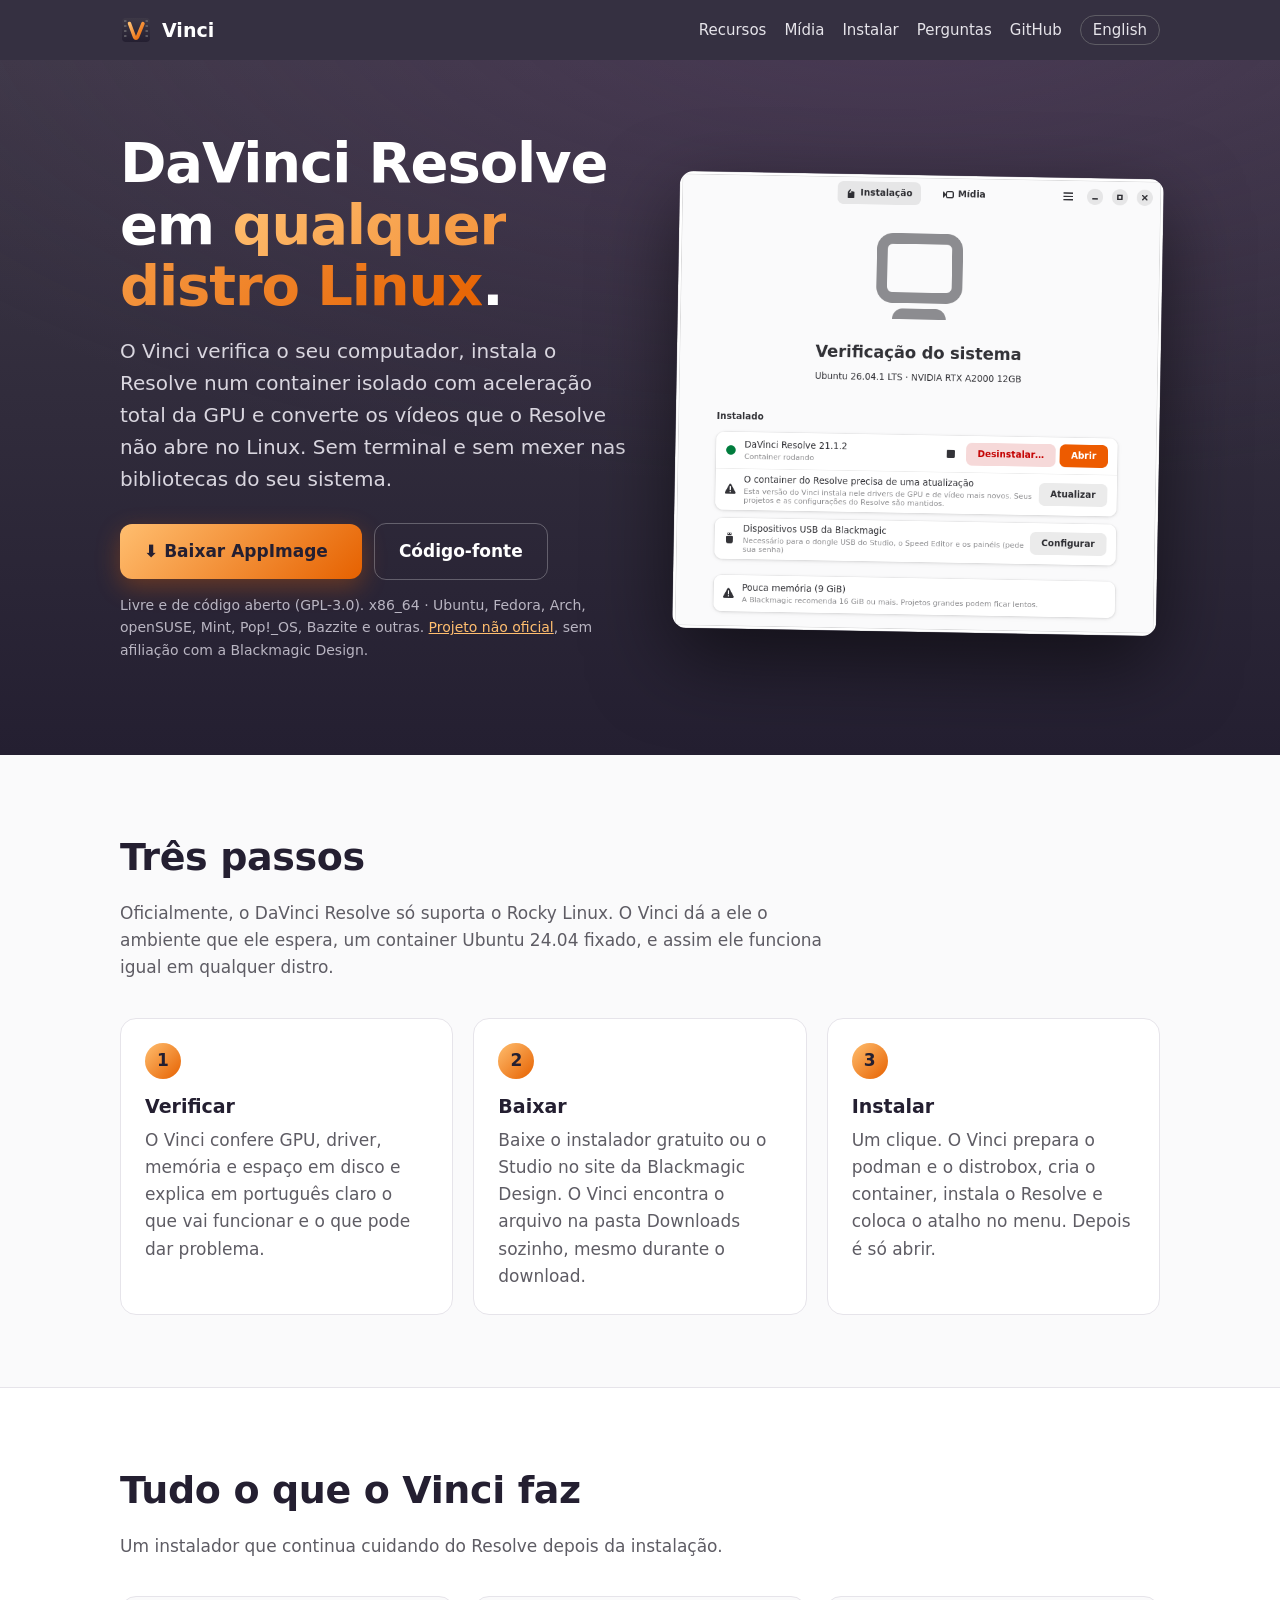
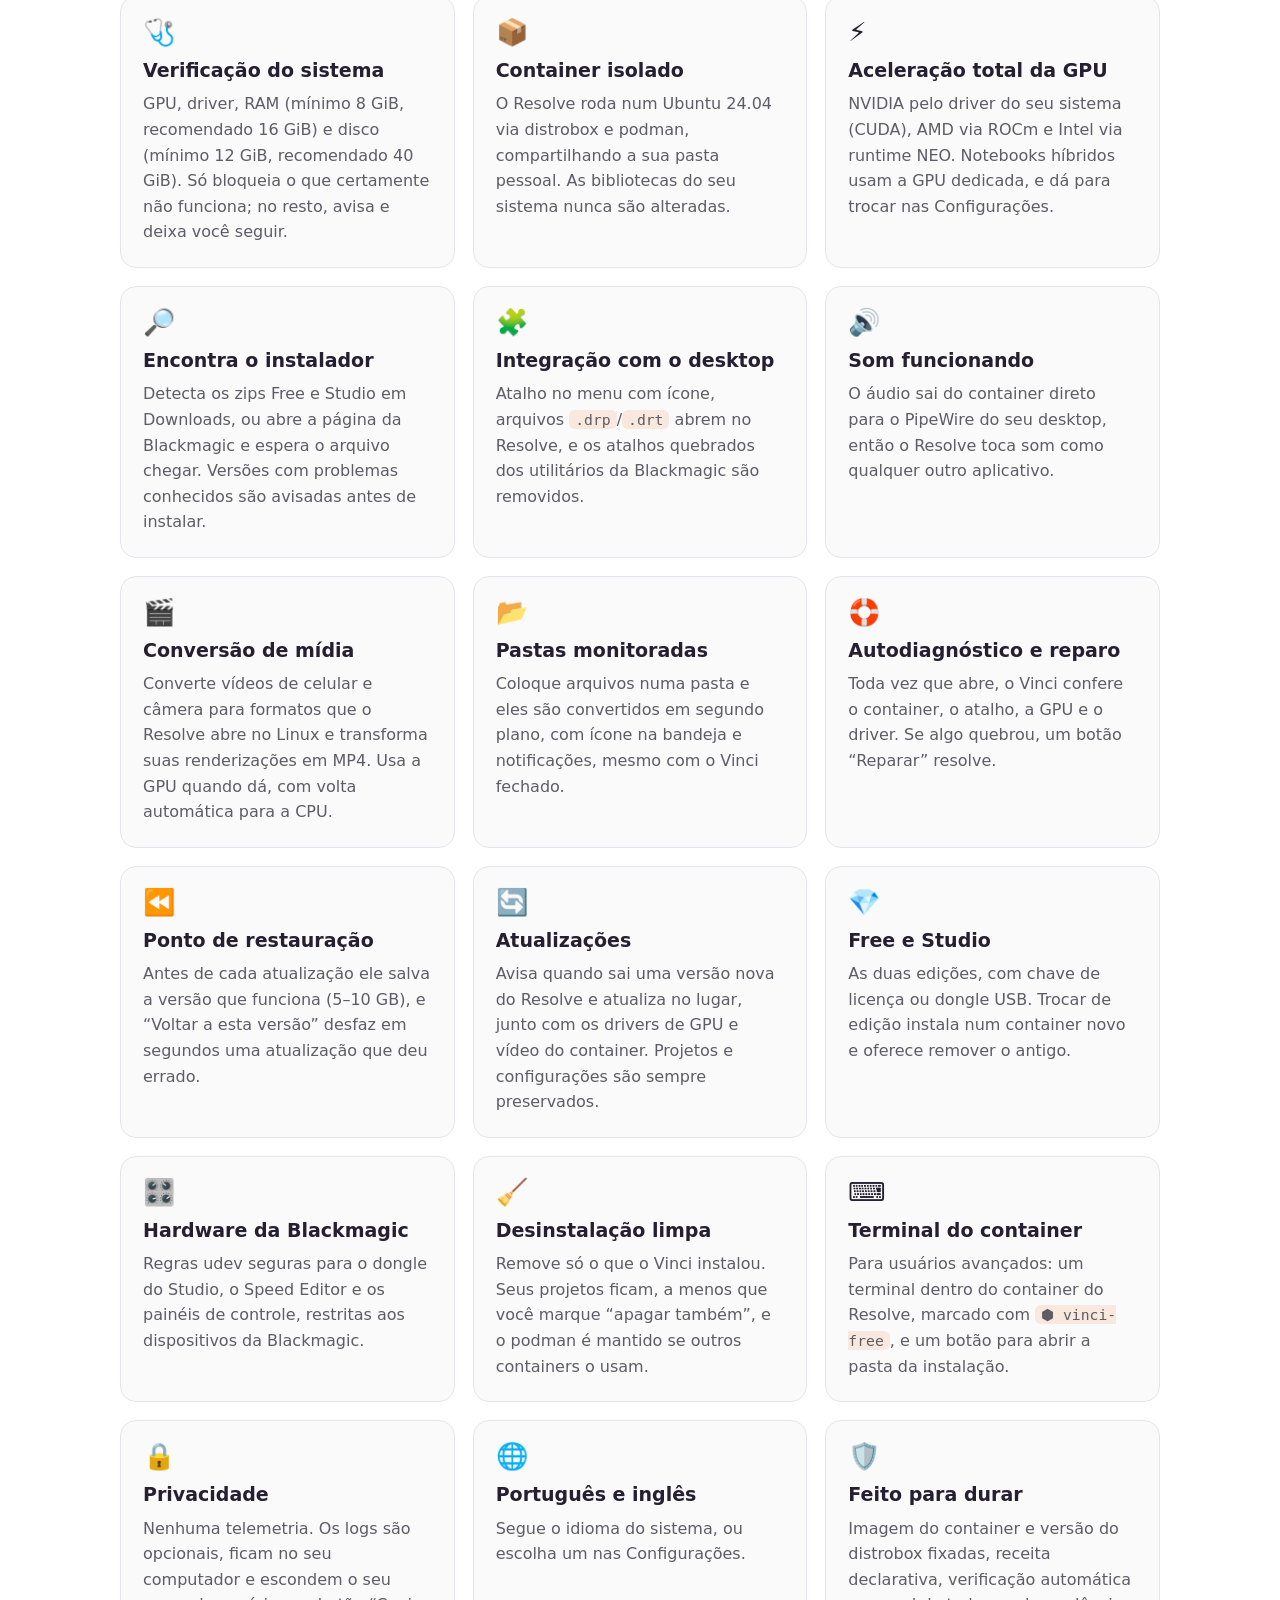
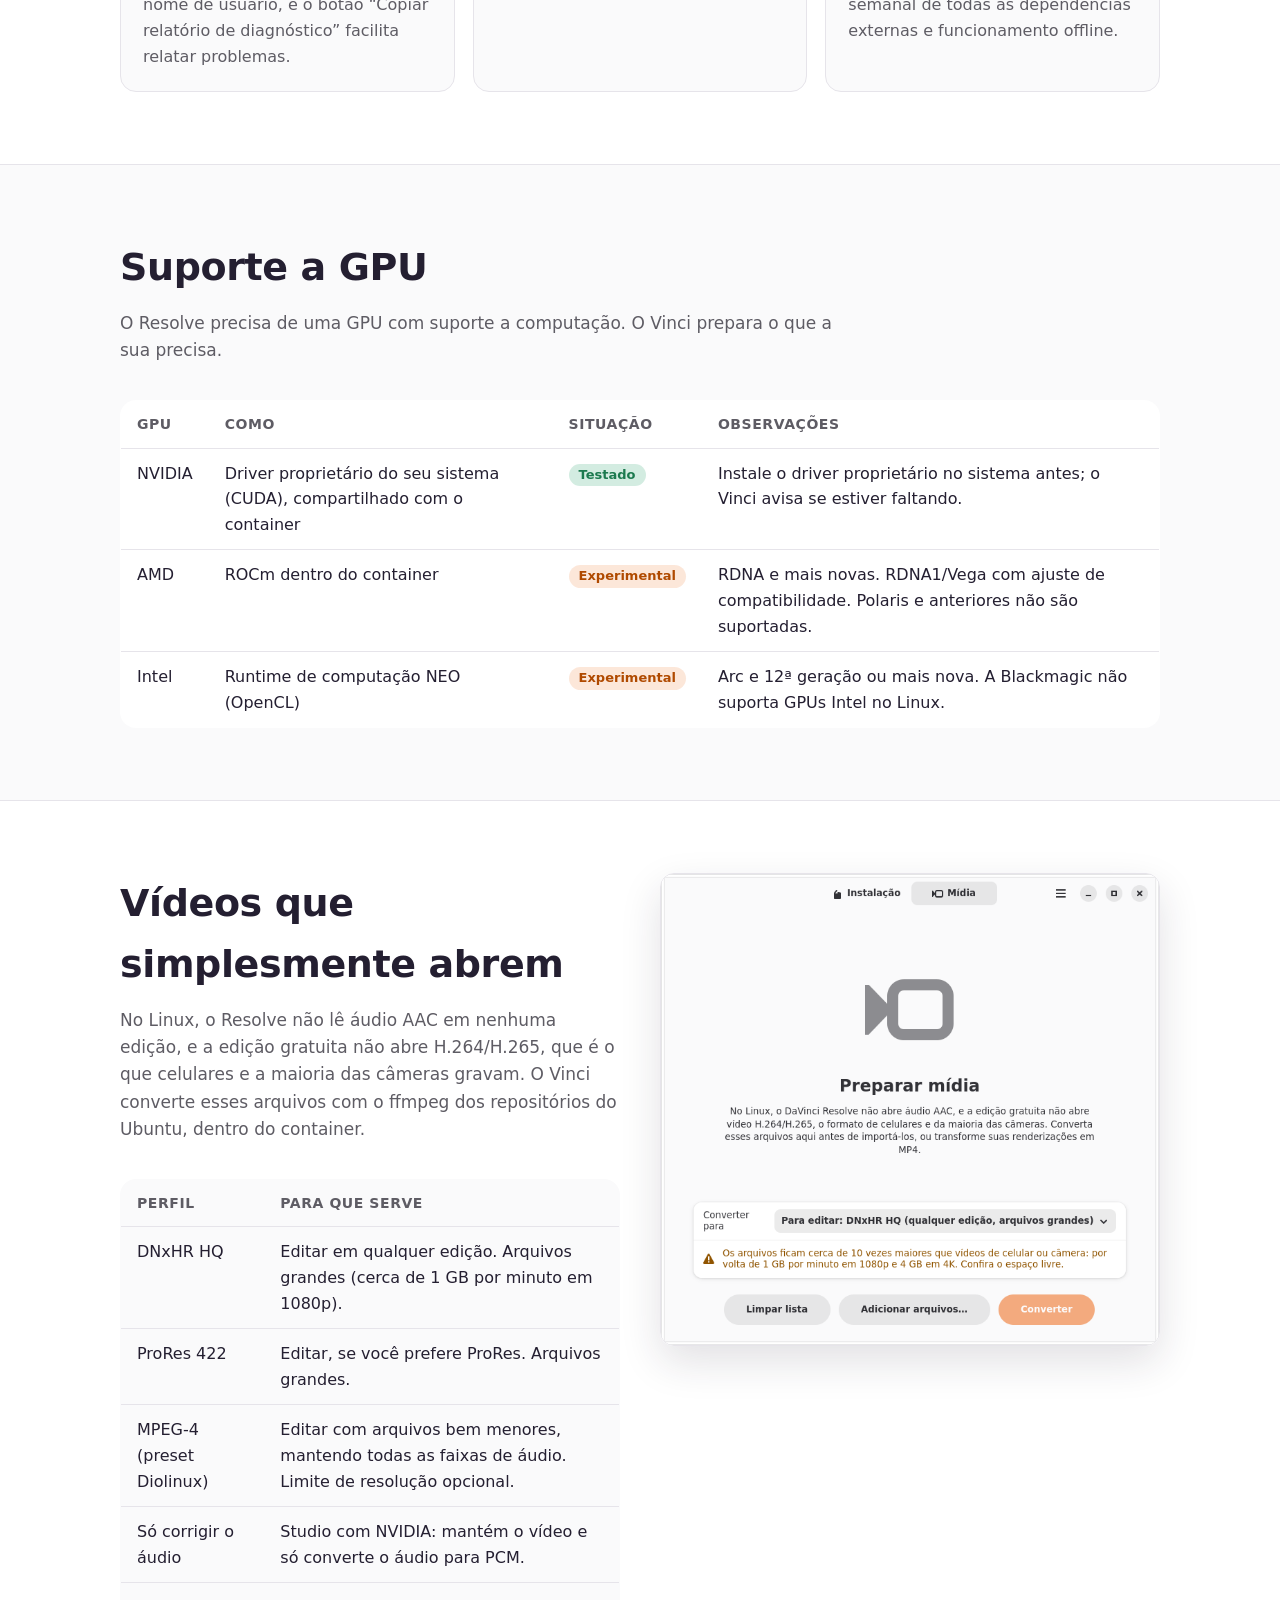
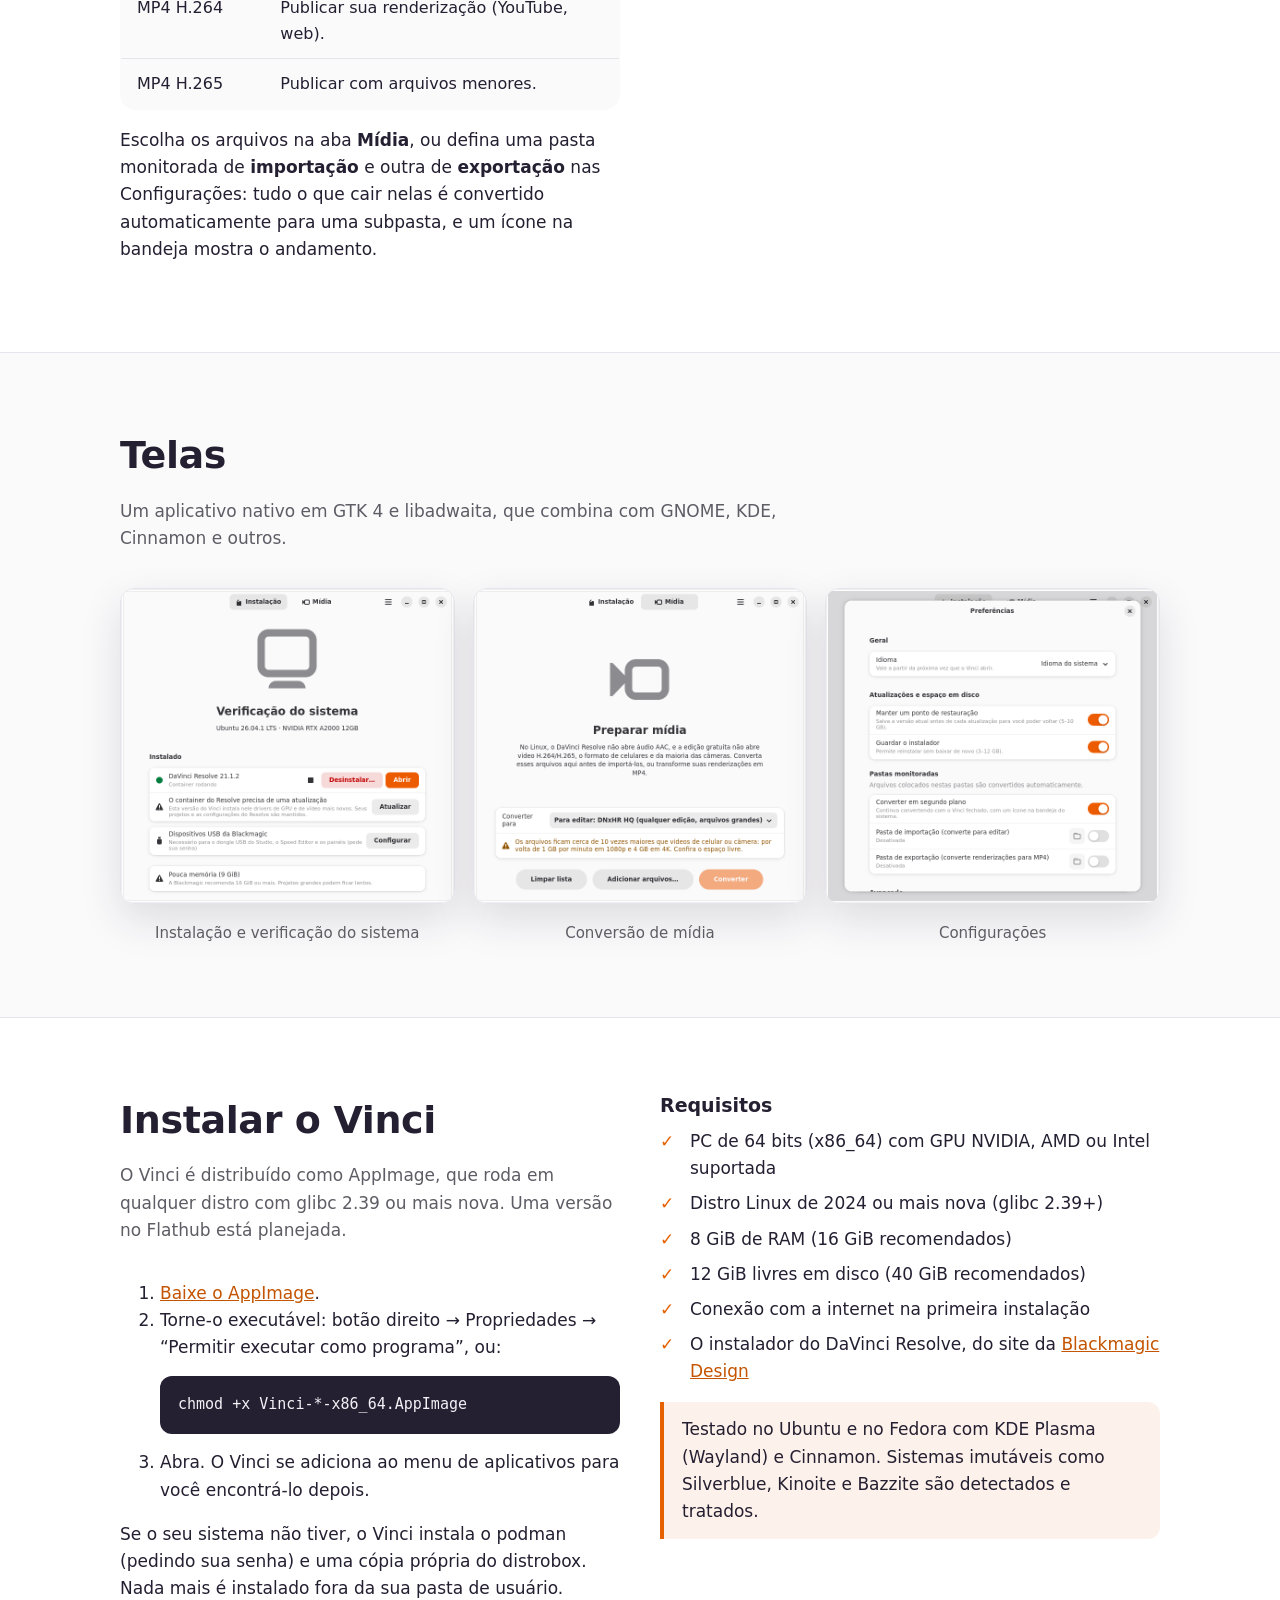
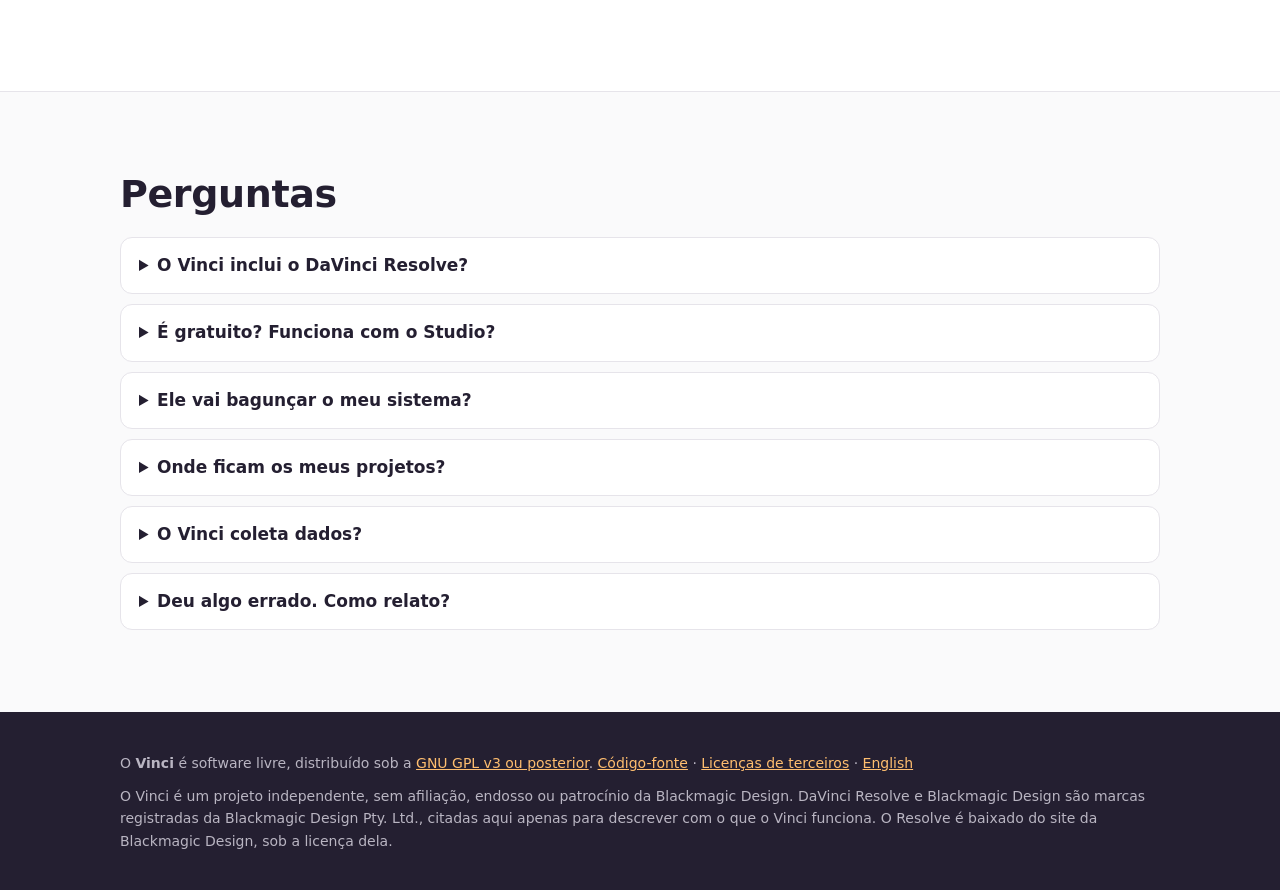
==== site/pt/index.html @ b1e1c512 "feat: site no GitHub Pages e release automático por tag site/ tem as páginas em inglês e português, " ====
<!doctype html>
<html lang="pt-BR">
<head>
  <meta charset="utf-8">
  <meta name="viewport" content="width=device-width, initial-scale=1">
  <title>Vinci — DaVinci Resolve em qualquer distro Linux</title>
  <meta name="description" content="O Vinci é um instalador livre e não oficial que roda o DaVinci Resolve em qualquer distribuição Linux, num container isolado com aceleração total da GPU.">
  <link rel="icon" href="../img/logo.svg" type="image/svg+xml">
  <link rel="alternate" hreflang="en" href="../">
  <link rel="alternate" hreflang="pt-BR" href="./">
  <meta property="og:title" content="Vinci — DaVinci Resolve em qualquer distro Linux">
  <meta property="og:description" content="Instalador livre e não oficial: o Resolve num container isolado com aceleração total da GPU, em qualquer distro.">
  <meta property="og:image" content="../img/main-pt.png">
  <link rel="stylesheet" href="../style.css">
</head>
<body>
<header class="top">
  <div class="wrap">
    <a class="brand" href="./"><img src="../img/logo.svg" alt="">Vinci</a>
    <nav>
      <a href="#recursos">Recursos</a>
      <a href="#midia">Mídia</a>
      <a href="#instalar">Instalar</a>
      <a href="#perguntas">Perguntas</a>
      <a href="https://github.com/dionatansimioni/vinci">GitHub</a>
      <a class="lang" href="../" data-lang="en" hreflang="en">English</a>
    </nav>
  </div>
</header>

<main>
<div class="hero">
  <div class="wrap">
    <div>
      <h1>DaVinci Resolve em <span>qualquer distro Linux</span>.</h1>
      <p class="lead">O Vinci verifica o seu computador, instala o Resolve num container isolado com
        aceleração total da GPU e converte os vídeos que o Resolve não abre no Linux. Sem terminal e
        sem mexer nas bibliotecas do seu sistema.</p>
      <div class="cta">
        <a class="btn primary" href="https://github.com/dionatansimioni/vinci/releases/latest" data-download>
          ⬇ Baixar AppImage <span data-version></span>
        </a>
        <a class="btn ghost" href="https://github.com/dionatansimioni/vinci">Código-fonte</a>
      </div>
      <p class="small">Livre e de código aberto (GPL-3.0). x86_64 · Ubuntu, Fedora, Arch, openSUSE,
        Mint, Pop!_OS, Bazzite e outras. <a href="#legal">Projeto não oficial</a>, sem afiliação
        com a Blackmagic Design.</p>
    </div>
    <img class="shot" src="../img/main-pt.png" width="720" height="680"
         alt="Janela principal do Vinci: verificação do sistema e DaVinci Resolve instalado, com os botões Abrir e Desinstalar">
  </div>
</div>

<section id="como">
  <div class="wrap">
    <h2>Três passos</h2>
    <p class="sub">Oficialmente, o DaVinci Resolve só suporta o Rocky Linux. O Vinci dá a ele o
      ambiente que ele espera, um container Ubuntu 24.04 fixado, e assim ele funciona igual em qualquer distro.</p>
    <ol class="steps">
      <li><h3>Verificar</h3><p>O Vinci confere GPU, driver, memória e espaço em disco e explica em
        português claro o que vai funcionar e o que pode dar problema.</p></li>
      <li><h3>Baixar</h3><p>Baixe o instalador gratuito ou o Studio no site da Blackmagic Design.
        O Vinci encontra o arquivo na pasta Downloads sozinho, mesmo durante o download.</p></li>
      <li><h3>Instalar</h3><p>Um clique. O Vinci prepara o podman e o distrobox, cria o container,
        instala o Resolve e coloca o atalho no menu. Depois é só abrir.</p></li>
    </ol>
  </div>
</section>

<section id="recursos" class="alt">
  <div class="wrap">
    <h2>Tudo o que o Vinci faz</h2>
    <p class="sub">Um instalador que continua cuidando do Resolve depois da instalação.</p>
    <div class="grid">
      <div class="card"><span class="ico">🩺</span><h3>Verificação do sistema</h3>
        <p>GPU, driver, RAM (mínimo 8 GiB, recomendado 16 GiB) e disco (mínimo 12 GiB, recomendado
        40 GiB). Só bloqueia o que certamente não funciona; no resto, avisa e deixa você seguir.</p></div>
      <div class="card"><span class="ico">📦</span><h3>Container isolado</h3>
        <p>O Resolve roda num Ubuntu 24.04 via distrobox e podman, compartilhando a sua pasta pessoal.
        As bibliotecas do seu sistema nunca são alteradas.</p></div>
      <div class="card"><span class="ico">⚡</span><h3>Aceleração total da GPU</h3>
        <p>NVIDIA pelo driver do seu sistema (CUDA), AMD via ROCm e Intel via runtime NEO. Notebooks
        híbridos usam a GPU dedicada, e dá para trocar nas Configurações.</p></div>
      <div class="card"><span class="ico">🔎</span><h3>Encontra o instalador</h3>
        <p>Detecta os zips Free e Studio em Downloads, ou abre a página da Blackmagic e espera o
        arquivo chegar. Versões com problemas conhecidos são avisadas antes de instalar.</p></div>
      <div class="card"><span class="ico">🧩</span><h3>Integração com o desktop</h3>
        <p>Atalho no menu com ícone, arquivos <code>.drp</code>/<code>.drt</code> abrem no Resolve,
        e os atalhos quebrados dos utilitários da Blackmagic são removidos.</p></div>
      <div class="card"><span class="ico">🔊</span><h3>Som funcionando</h3>
        <p>O áudio sai do container direto para o PipeWire do seu desktop, então o Resolve toca som
        como qualquer outro aplicativo.</p></div>
      <div class="card"><span class="ico">🎬</span><h3>Conversão de mídia</h3>
        <p>Converte vídeos de celular e câmera para formatos que o Resolve abre no Linux e transforma
        suas renderizações em MP4. Usa a GPU quando dá, com volta automática para a CPU.</p></div>
      <div class="card"><span class="ico">📂</span><h3>Pastas monitoradas</h3>
        <p>Coloque arquivos numa pasta e eles são convertidos em segundo plano, com ícone na bandeja
        e notificações, mesmo com o Vinci fechado.</p></div>
      <div class="card"><span class="ico">🛟</span><h3>Autodiagnóstico e reparo</h3>
        <p>Toda vez que abre, o Vinci confere o container, o atalho, a GPU e o driver. Se algo
        quebrou, um botão “Reparar” resolve.</p></div>
      <div class="card"><span class="ico">⏪</span><h3>Ponto de restauração</h3>
        <p>Antes de cada atualização ele salva a versão que funciona (5–10 GB), e “Voltar a esta
        versão” desfaz em segundos uma atualização que deu errado.</p></div>
      <div class="card"><span class="ico">🔄</span><h3>Atualizações</h3>
        <p>Avisa quando sai uma versão nova do Resolve e atualiza no lugar, junto com os drivers de
        GPU e vídeo do container. Projetos e configurações são sempre preservados.</p></div>
      <div class="card"><span class="ico">💎</span><h3>Free e Studio</h3>
        <p>As duas edições, com chave de licença ou dongle USB. Trocar de edição instala num
        container novo e oferece remover o antigo.</p></div>
      <div class="card"><span class="ico">🎛️</span><h3>Hardware da Blackmagic</h3>
        <p>Regras udev seguras para o dongle do Studio, o Speed Editor e os painéis de controle,
        restritas aos dispositivos da Blackmagic.</p></div>
      <div class="card"><span class="ico">🧹</span><h3>Desinstalação limpa</h3>
        <p>Remove só o que o Vinci instalou. Seus projetos ficam, a menos que você marque “apagar
        também”, e o podman é mantido se outros containers o usam.</p></div>
      <div class="card"><span class="ico">⌨️</span><h3>Terminal do container</h3>
        <p>Para usuários avançados: um terminal dentro do container do Resolve, marcado com
        <code>⬢ vinci-free</code>, e um botão para abrir a pasta da instalação.</p></div>
      <div class="card"><span class="ico">🔒</span><h3>Privacidade</h3>
        <p>Nenhuma telemetria. Os logs são opcionais, ficam no seu computador e escondem o seu nome de
        usuário, e o botão “Copiar relatório de diagnóstico” facilita relatar problemas.</p></div>
      <div class="card"><span class="ico">🌐</span><h3>Português e inglês</h3>
        <p>Segue o idioma do sistema, ou escolha um nas Configurações.</p></div>
      <div class="card"><span class="ico">🛡️</span><h3>Feito para durar</h3>
        <p>Imagem do container e versão do distrobox fixadas, receita declarativa, verificação
        automática semanal de todas as dependências externas e funcionamento offline.</p></div>
    </div>
  </div>
</section>

<section id="gpu">
  <div class="wrap">
    <h2>Suporte a GPU</h2>
    <p class="sub">O Resolve precisa de uma GPU com suporte a computação. O Vinci prepara o que a sua precisa.</p>
    <div class="table-scroll">
    <table>
      <thead><tr><th>GPU</th><th>Como</th><th>Situação</th><th>Observações</th></tr></thead>
      <tbody>
        <tr><td>NVIDIA</td><td>Driver proprietário do seu sistema (CUDA), compartilhado com o container</td>
          <td><span class="tag ok">Testado</span></td><td>Instale o driver proprietário no sistema antes; o Vinci avisa se estiver faltando.</td></tr>
        <tr><td>AMD</td><td>ROCm dentro do container</td>
          <td><span class="tag exp">Experimental</span></td><td>RDNA e mais novas. RDNA1/Vega com ajuste de compatibilidade. Polaris e anteriores não são suportadas.</td></tr>
        <tr><td>Intel</td><td>Runtime de computação NEO (OpenCL)</td>
          <td><span class="tag exp">Experimental</span></td><td>Arc e 12ª geração ou mais nova. A Blackmagic não suporta GPUs Intel no Linux.</td></tr>
      </tbody>
    </table>
    </div>
  </div>
</section>

<section id="midia" class="alt">
  <div class="wrap split">
    <div>
      <h2>Vídeos que simplesmente abrem</h2>
      <p class="sub">No Linux, o Resolve não lê áudio AAC em nenhuma edição, e a edição gratuita não
        abre H.264/H.265, que é o que celulares e a maioria das câmeras gravam. O Vinci converte
        esses arquivos com o ffmpeg dos repositórios do Ubuntu, dentro do container.</p>
      <div class="table-scroll">
      <table>
        <thead><tr><th>Perfil</th><th>Para que serve</th></tr></thead>
        <tbody>
          <tr><td>DNxHR HQ</td><td>Editar em qualquer edição. Arquivos grandes (cerca de 1 GB por minuto em 1080p).</td></tr>
          <tr><td>ProRes 422</td><td>Editar, se você prefere ProRes. Arquivos grandes.</td></tr>
          <tr><td>MPEG-4 (preset Diolinux)</td><td>Editar com arquivos bem menores, mantendo todas as faixas de áudio. Limite de resolução opcional.</td></tr>
          <tr><td>Só corrigir o áudio</td><td>Studio com NVIDIA: mantém o vídeo e só converte o áudio para PCM.</td></tr>
          <tr><td>MP4 H.264</td><td>Publicar sua renderização (YouTube, web).</td></tr>
          <tr><td>MP4 H.265</td><td>Publicar com arquivos menores.</td></tr>
        </tbody>
      </table>
      </div>
      <p>Escolha os arquivos na aba <b>Mídia</b>, ou defina uma pasta monitorada de <b>importação</b>
        e outra de <b>exportação</b> nas Configurações: tudo o que cair nelas é convertido
        automaticamente para uma subpasta, e um ícone na bandeja mostra o andamento.</p>
    </div>
    <img class="shot-frame" src="../img/media-pt.png" width="720" height="680" loading="lazy"
         alt="Aba Mídia do Vinci com a escolha do perfil de conversão">
  </div>
</section>

<section id="telas">
  <div class="wrap">
    <h2>Telas</h2>
    <p class="sub">Um aplicativo nativo em GTK 4 e libadwaita, que combina com GNOME, KDE, Cinnamon e outros.</p>
    <div class="shots">
      <figure><img class="shot-frame" src="../img/main-pt.png" width="720" height="680" loading="lazy" alt="Aba Instalação"><figcaption>Instalação e verificação do sistema</figcaption></figure>
      <figure><img class="shot-frame" src="../img/media-pt.png" width="720" height="680" loading="lazy" alt="Aba Mídia"><figcaption>Conversão de mídia</figcaption></figure>
      <figure><img class="shot-frame" src="../img/prefs-pt.png" width="720" height="680" loading="lazy" alt="Configurações"><figcaption>Configurações</figcaption></figure>
    </div>
  </div>
</section>

<section id="instalar" class="alt">
  <div class="wrap split">
    <div>
      <h2>Instalar o Vinci</h2>
      <p class="sub">O Vinci é distribuído como AppImage, que roda em qualquer distro com glibc 2.39
        ou mais nova. Uma versão no Flathub está planejada.</p>
      <ol>
        <li><a href="https://github.com/dionatansimioni/vinci/releases/latest" data-download>Baixe o AppImage</a>.</li>
        <li>Torne-o executável: botão direito → Propriedades → “Permitir executar como programa”, ou:
          <pre><code>chmod +x Vinci-*-x86_64.AppImage</code></pre></li>
        <li>Abra. O Vinci se adiciona ao menu de aplicativos para você encontrá-lo depois.</li>
      </ol>
      <p>Se o seu sistema não tiver, o Vinci instala o podman (pedindo sua senha) e uma cópia
        própria do distrobox. Nada mais é instalado fora da sua pasta de usuário.</p>
    </div>
    <div>
      <h3>Requisitos</h3>
      <ul class="check">
        <li>PC de 64 bits (x86_64) com GPU NVIDIA, AMD ou Intel suportada</li>
        <li>Distro Linux de 2024 ou mais nova (glibc 2.39+)</li>
        <li>8 GiB de RAM (16 GiB recomendados)</li>
        <li>12 GiB livres em disco (40 GiB recomendados)</li>
        <li>Conexão com a internet na primeira instalação</li>
        <li>O instalador do DaVinci Resolve, do site da <a href="https://www.blackmagicdesign.com/br/products/davinciresolve">Blackmagic Design</a></li>
      </ul>
      <p class="note">Testado no Ubuntu e no Fedora com KDE Plasma (Wayland) e Cinnamon. Sistemas
        imutáveis como Silverblue, Kinoite e Bazzite são detectados e tratados.</p>
    </div>
  </div>
</section>

<section id="perguntas">
  <div class="wrap">
    <h2>Perguntas</h2>
    <details><summary>O Vinci inclui o DaVinci Resolve?</summary>
      <p>Não. O Vinci nunca baixa, embute ou redistribui o Resolve. Você baixa o instalador oficial
      no site da Blackmagic Design e aceita a licença dela, e o Vinci instala esse arquivo.</p></details>
    <details><summary>É gratuito? Funciona com o Studio?</summary>
      <p>O Vinci é software livre sob a GPL-3.0. Ele instala tanto o DaVinci Resolve gratuito quanto
      o DaVinci Resolve Studio; o Studio é ativado com a sua chave de licença ou dongle USB.</p></details>
    <details><summary>Ele vai bagunçar o meu sistema?</summary>
      <p>Não. O Resolve e as bibliotecas dele ficam num container. No seu sistema, o Vinci só
      instala o podman (se faltar, com sua confirmação), um distrobox próprio em
      <code>~/.local/share/vinci</code>, o atalho no menu e, se você pedir, regras udev para
      dispositivos da Blackmagic. O desinstalador remove exatamente isso.</p></details>
    <details><summary>Onde ficam os meus projetos?</summary>
      <p>No mesmo lugar de sempre do Resolve, na sua pasta pessoal, que o container compartilha.
      Atualizações e trocas de edição os preservam; a desinstalação também, a menos que você escolha apagar.</p></details>
    <details><summary>O Vinci coleta dados?</summary>
      <p>Não. Ele só consulta a API pública da Blackmagic para saber a versão mais recente do Resolve
      e este repositório para ler a lista de versões com problemas. Os logs vêm desligados e ficam no seu computador.</p></details>
    <details><summary>Deu algo errado. Como relato?</summary>
      <p>Use “Copiar relatório de diagnóstico” no Vinci (ele esconde o seu nome de usuário) e
      <a href="https://github.com/dionatansimioni/vinci/issues">abra uma issue no GitHub</a>.</p></details>
  </div>
</section>
</main>

<footer id="legal">
  <div class="wrap">
    <div>O <b>Vinci</b> é software livre, distribuído sob a
      <a href="https://github.com/dionatansimioni/vinci/blob/main/LICENSE">GNU GPL v3 ou posterior</a>.
      <a href="https://github.com/dionatansimioni/vinci">Código-fonte</a> ·
      <a href="https://github.com/dionatansimioni/vinci/blob/main/THIRD-PARTY.md">Licenças de terceiros</a> ·
      <a href="../" data-lang="en">English</a></div>
    <div>O Vinci é um projeto independente, sem afiliação, endosso ou patrocínio da Blackmagic Design.
      DaVinci Resolve e Blackmagic Design são marcas registradas da Blackmagic Design Pty. Ltd., citadas
      aqui apenas para descrever com o que o Vinci funciona. O Resolve é baixado do site da Blackmagic
      Design, sob a licença dela.</div>
  </div>
</footer>
<script src="../main.js" defer></script>
</body>
</html>
---- site/style.css ----
/* Vinci website. Colours come from the app icon: deep purple frame, orange "V". */
:root {
  --ink: #241f31;
  --ink-2: #3d3846;
  --muted: #5e5c64;
  --orange: #e66100;
  --orange-light: #ffbe6f;
  --accent: linear-gradient(135deg, var(--orange-light), var(--orange));
  --bg: #fafafb;
  --surface: #ffffff;
  --text: #241f31;
  --text-2: #5e5c64;
  --line: #e6e4ea;
  --link: #c45400;
  --radius: 16px;
  color-scheme: light;
}

@media (prefers-color-scheme: dark) {
  :root {
    --bg: #1b1724;
    --surface: #241f31;
    --text: #f3f1f6;
    --text-2: #b9b5c2;
    --line: #3d3846;
    --link: #ffbe6f;
    color-scheme: dark;
  }
}

* { box-sizing: border-box; }

html { scroll-behavior: smooth; }

body {
  margin: 0;
  background: var(--bg);
  color: var(--text);
  font: 17px/1.6 "Inter", system-ui, -apple-system, "Segoe UI", Cantarell, Ubuntu, sans-serif;
  -webkit-font-smoothing: antialiased;
}

a { color: var(--link); }

img { max-width: 100%; height: auto; }

.wrap { max-width: 1080px; margin: 0 auto; padding: 0 20px; }

/* Header */
.top {
  position: sticky; top: 0; z-index: 10;
  background: color-mix(in srgb, var(--ink) 92%, transparent);
  backdrop-filter: blur(10px);
  color: #fff;
}
.top .wrap { display: flex; align-items: center; gap: 20px; height: 60px; }
.brand { display: flex; align-items: center; gap: 10px; color: #fff; text-decoration: none; font-weight: 700; font-size: 19px; }
.brand img { width: 32px; height: 32px; }
.top nav { display: flex; gap: 18px; margin-left: auto; align-items: center; }
.top nav a { color: #e6e4ea; text-decoration: none; font-size: 15px; }
.top nav a:hover { color: var(--orange-light); }
.lang { border: 1px solid #5e5c64; border-radius: 999px; padding: 2px 12px; }
@media (max-width: 760px) { .top nav a:not(.lang) { display: none; } }

/* Hero */
.hero {
  background: radial-gradient(1200px 500px at 70% -10%, #5e3a6e55, transparent),
              linear-gradient(180deg, var(--ink-2), var(--ink));
  color: #fff;
  padding: 72px 0 80px;
  overflow: hidden;
}
.hero .wrap { display: grid; grid-template-columns: 1.05fr 1fr; gap: 48px; align-items: center; }
@media (max-width: 900px) { .hero .wrap { grid-template-columns: 1fr; } }
.hero h1 { font-size: clamp(36px, 5vw, 56px); line-height: 1.1; margin: 0 0 18px; letter-spacing: -0.02em; }
.hero h1 span { background: var(--accent); -webkit-background-clip: text; background-clip: text; color: transparent; }
.hero p.lead { font-size: 20px; color: #d9d6df; margin: 0 0 28px; }
.hero .shot { border-radius: 14px; box-shadow: 0 30px 80px #0008; transform: rotate(1deg); }
.cta { display: flex; flex-wrap: wrap; gap: 12px; align-items: center; }
.btn {
  display: inline-flex; align-items: center; gap: 10px;
  padding: 14px 24px; border-radius: 12px; font-weight: 700; text-decoration: none;
  transition: transform .15s, box-shadow .15s;
}
.btn:hover { transform: translateY(-2px); }
.btn.primary { background: var(--accent); color: #241f31; box-shadow: 0 8px 24px #e6610055; }
.btn.ghost { color: #fff; border: 1px solid #ffffff44; }
.small { font-size: 14px; color: #b9b5c2; margin-top: 14px; }
.small a { color: var(--orange-light); }

/* Sections */
section { padding: 72px 0; }
section.alt { background: var(--surface); border-block: 1px solid var(--line); }
h2 { font-size: clamp(28px, 3.4vw, 38px); margin: 0 0 12px; letter-spacing: -0.01em; }
.sub { color: var(--text-2); margin: 0 0 36px; max-width: 720px; }
h3 { margin: 0 0 6px; font-size: 19px; }

.steps { display: grid; grid-template-columns: repeat(3, 1fr); gap: 20px; counter-reset: s; }
@media (max-width: 760px) { .steps { grid-template-columns: 1fr; } }
.steps li { list-style: none; background: var(--surface); border: 1px solid var(--line); border-radius: var(--radius); padding: 24px; }
section.alt .steps li { background: var(--bg); }
.steps li::before {
  counter-increment: s; content: counter(s);
  display: grid; place-items: center; width: 36px; height: 36px; border-radius: 50%;
  background: var(--accent); color: var(--ink); font-weight: 800; margin-bottom: 12px;
}
.steps ol, ol.steps { padding: 0; margin: 0; }
.steps p { margin: 0; color: var(--text-2); }

.grid { display: grid; grid-template-columns: repeat(auto-fill, minmax(300px, 1fr)); gap: 18px; }
.card { background: var(--surface); border: 1px solid var(--line); border-radius: var(--radius); padding: 22px; }
section.alt .card { background: var(--bg); }
.card p { margin: 0; color: var(--text-2); font-size: 16px; }
.card .ico { font-size: 26px; line-height: 1; margin-bottom: 10px; display: block; }

table { width: 100%; border-collapse: collapse; background: var(--surface); border: 1px solid var(--line); border-radius: var(--radius); overflow: hidden; font-size: 16px; }
section.alt table { background: var(--bg); }
th, td { text-align: left; padding: 12px 16px; border-bottom: 1px solid var(--line); vertical-align: top; }
th { font-size: 14px; text-transform: uppercase; letter-spacing: .04em; color: var(--text-2); }
tr:last-child td { border-bottom: 0; }
.table-scroll { overflow-x: auto; }
.tag { display: inline-block; padding: 1px 10px; border-radius: 999px; font-size: 13px; font-weight: 700; white-space: nowrap; }
.tag.ok { background: #26a26933; color: #1c7a4f; }
.tag.exp { background: #e6610026; color: #b04a00; }
@media (prefers-color-scheme: dark) { .tag.ok { color: #6fdca8; } .tag.exp { color: #ffbe6f; } }

.split { display: grid; grid-template-columns: 1fr 1fr; gap: 40px; align-items: start; }
@media (max-width: 900px) { .split { grid-template-columns: 1fr; } }
.shot-frame { border-radius: 14px; border: 1px solid var(--line); box-shadow: 0 16px 40px #241f3122; }

.shots { display: grid; grid-template-columns: repeat(3, 1fr); gap: 18px; }
@media (max-width: 900px) { .shots { grid-template-columns: 1fr; } }
.shots figure { margin: 0; }
.shots figcaption { color: var(--text-2); font-size: 15px; margin-top: 8px; text-align: center; }

ul.check { padding: 0; margin: 0; }
ul.check li { list-style: none; padding-left: 30px; position: relative; margin: 8px 0; }
ul.check li::before { content: "✓"; position: absolute; left: 0; color: var(--orange); font-weight: 800; }

pre { background: var(--ink); color: #f3f1f6; padding: 16px 18px; border-radius: 12px; overflow-x: auto; font-size: 15px; }
code { font-family: "JetBrains Mono", ui-monospace, "DejaVu Sans Mono", monospace; }
:not(pre) > code { background: color-mix(in srgb, var(--orange) 12%, transparent); padding: 1px 6px; border-radius: 6px; font-size: .92em; }

details { background: var(--surface); border: 1px solid var(--line); border-radius: 12px; padding: 14px 18px; margin-bottom: 10px; }
section.alt details { background: var(--bg); }
summary { cursor: pointer; font-weight: 700; }
details p { color: var(--text-2); margin: 10px 0 0; }

.note { border-left: 4px solid var(--orange); background: color-mix(in srgb, var(--orange) 8%, transparent); padding: 14px 18px; border-radius: 0 12px 12px 0; color: var(--text); }

footer { background: var(--ink); color: #b9b5c2; padding: 40px 0; font-size: 14px; }
footer a { color: var(--orange-light); }
footer .wrap { display: grid; gap: 10px; }
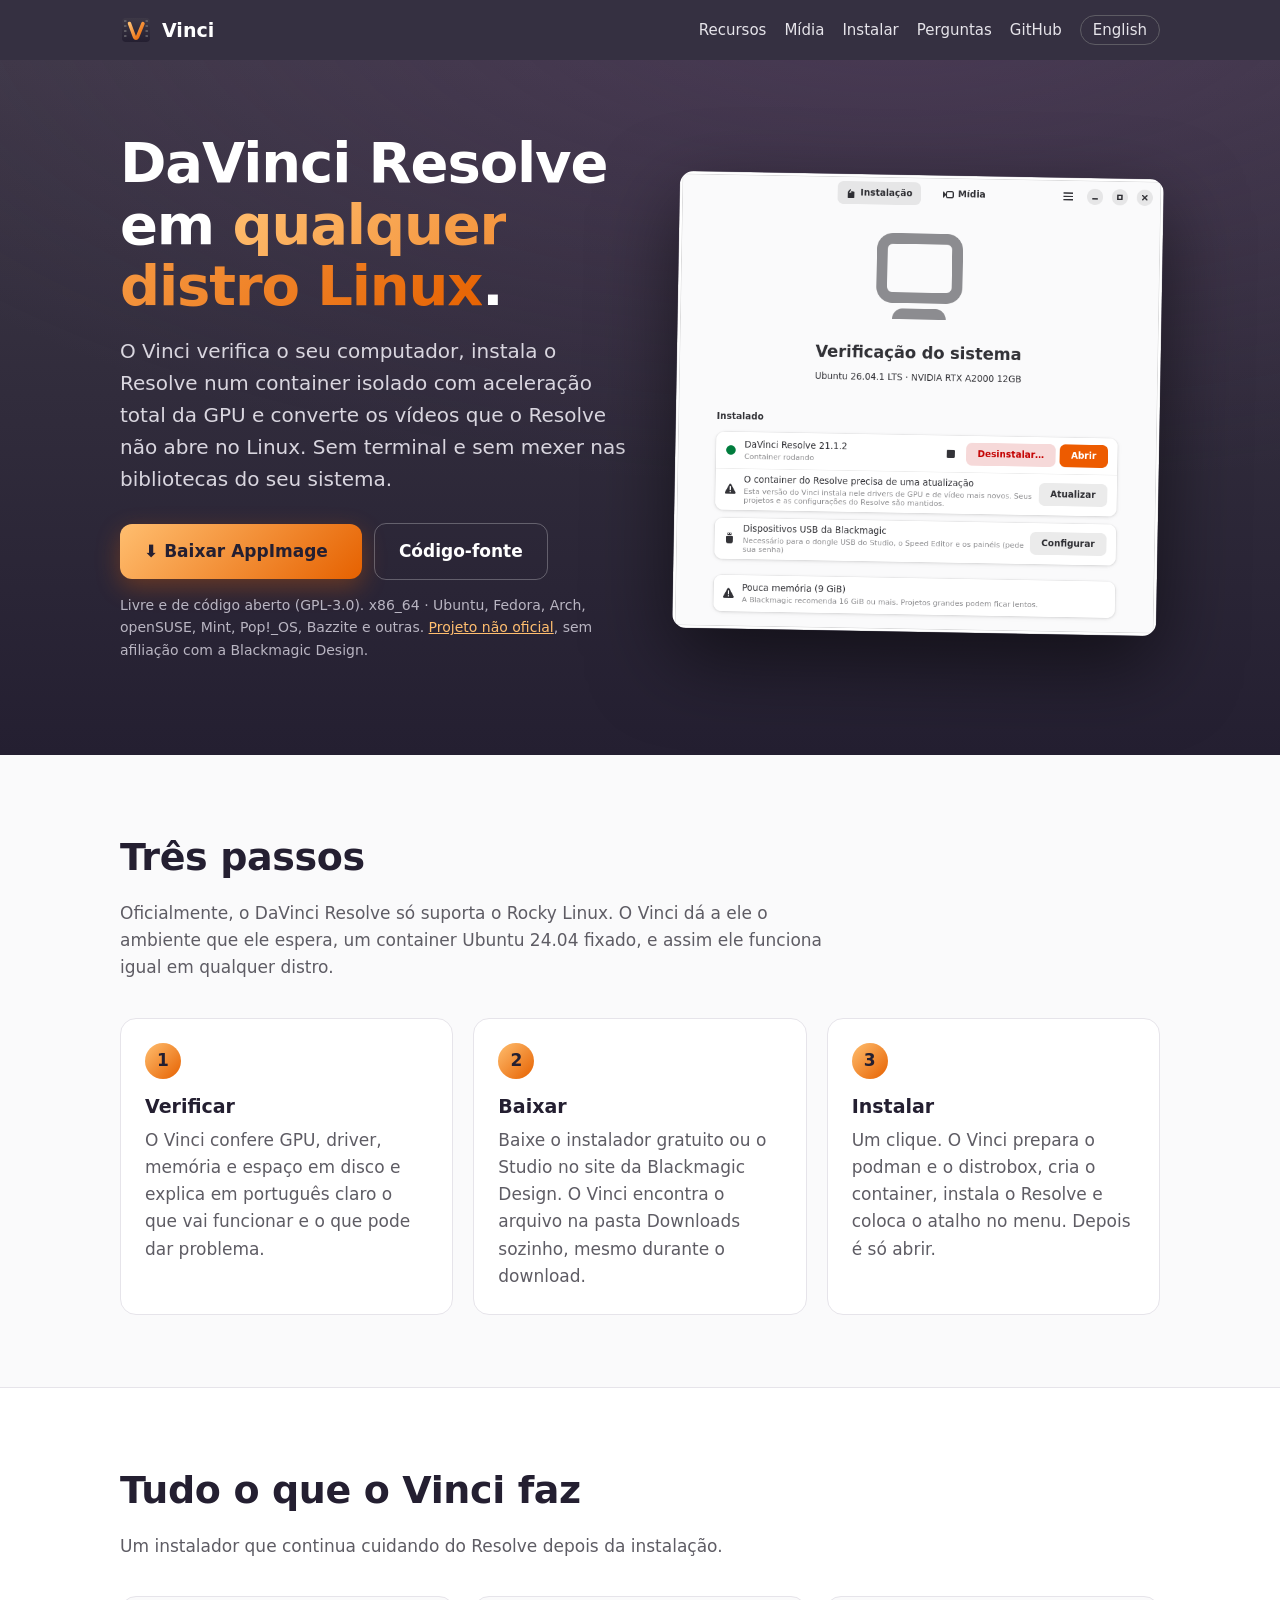
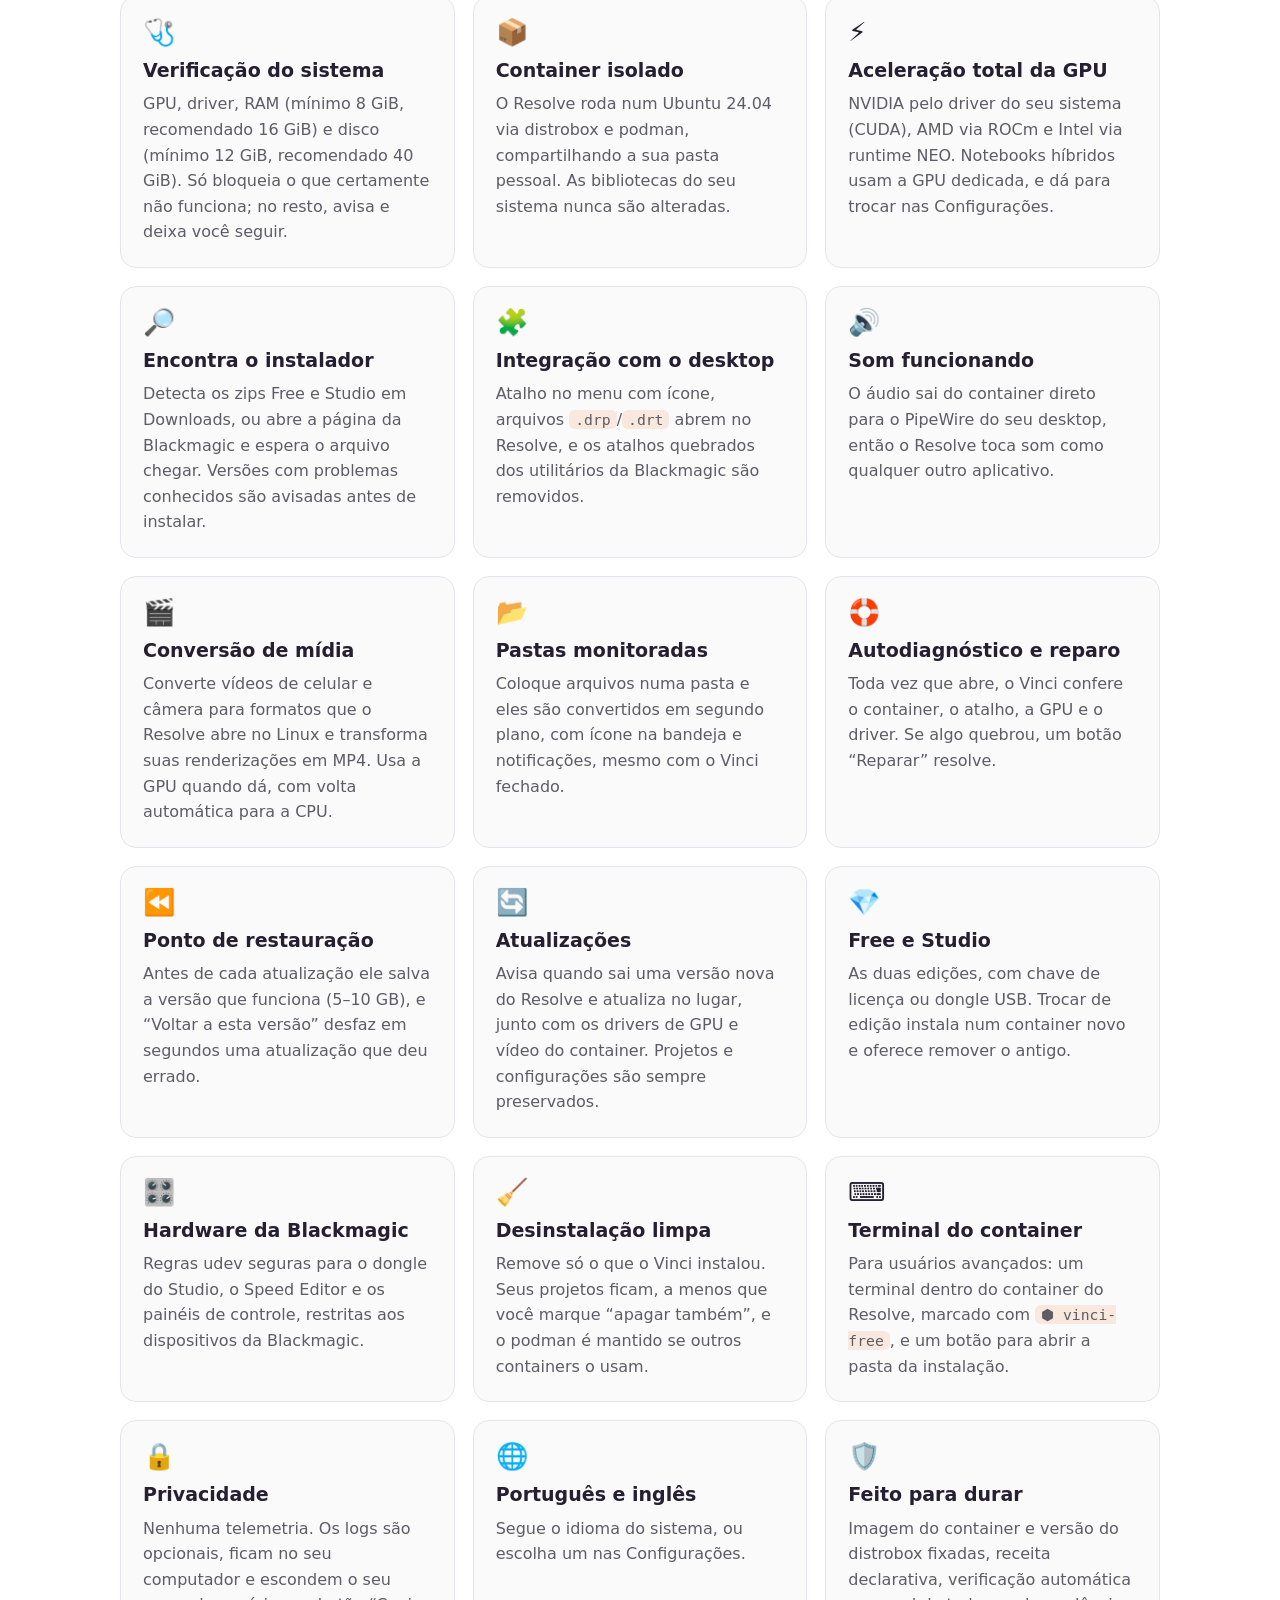
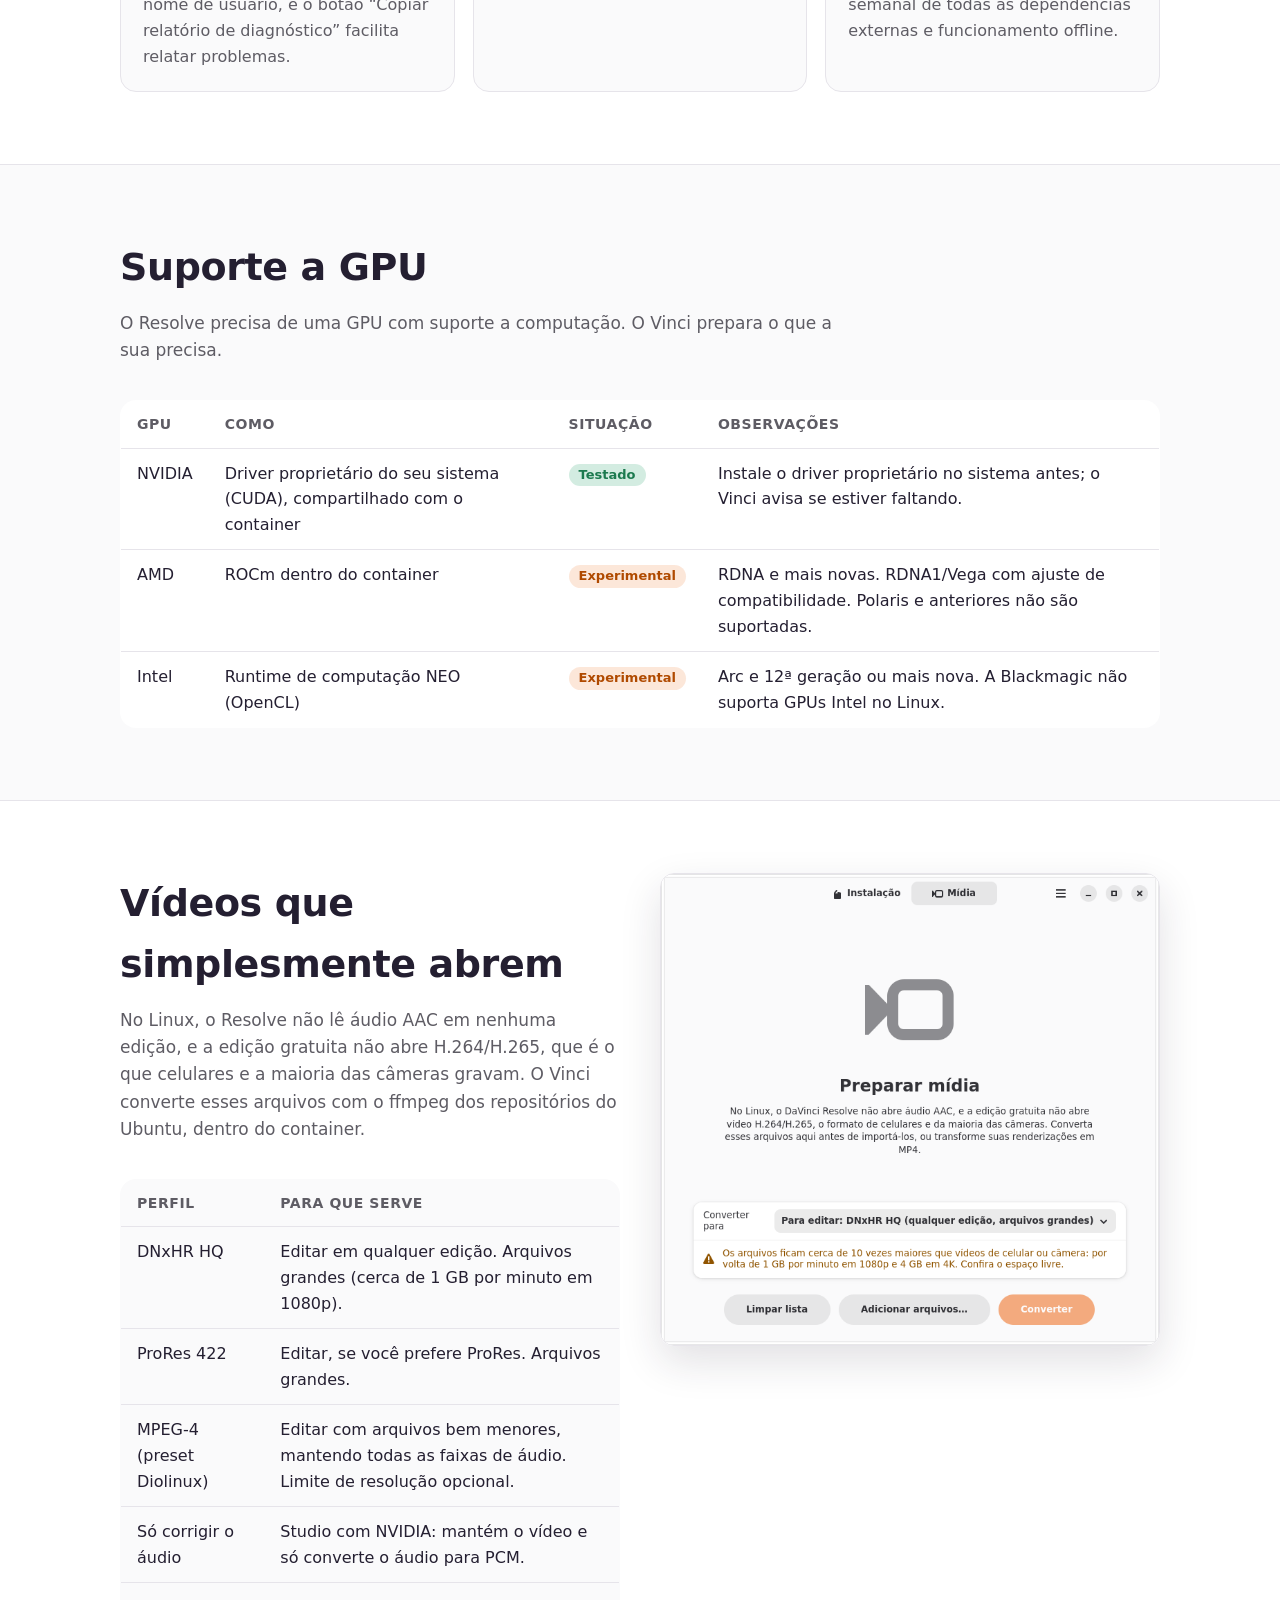
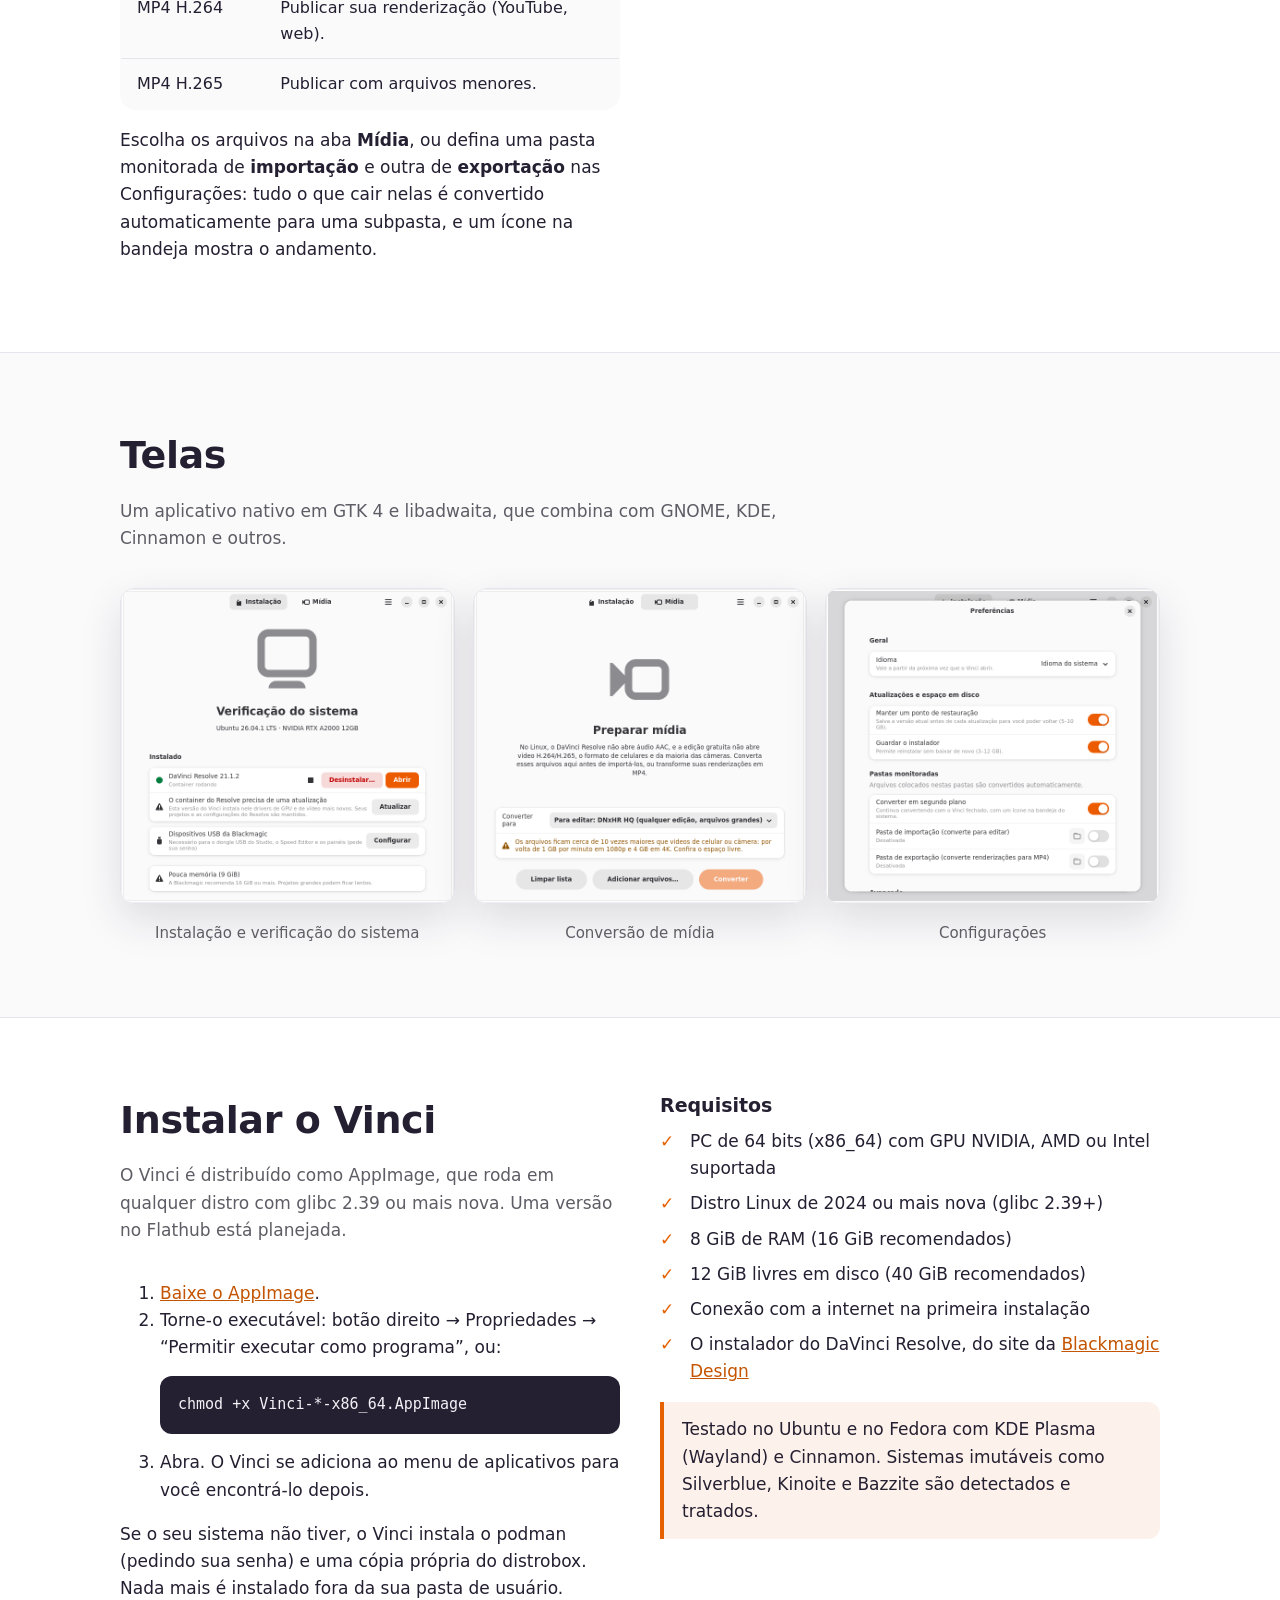
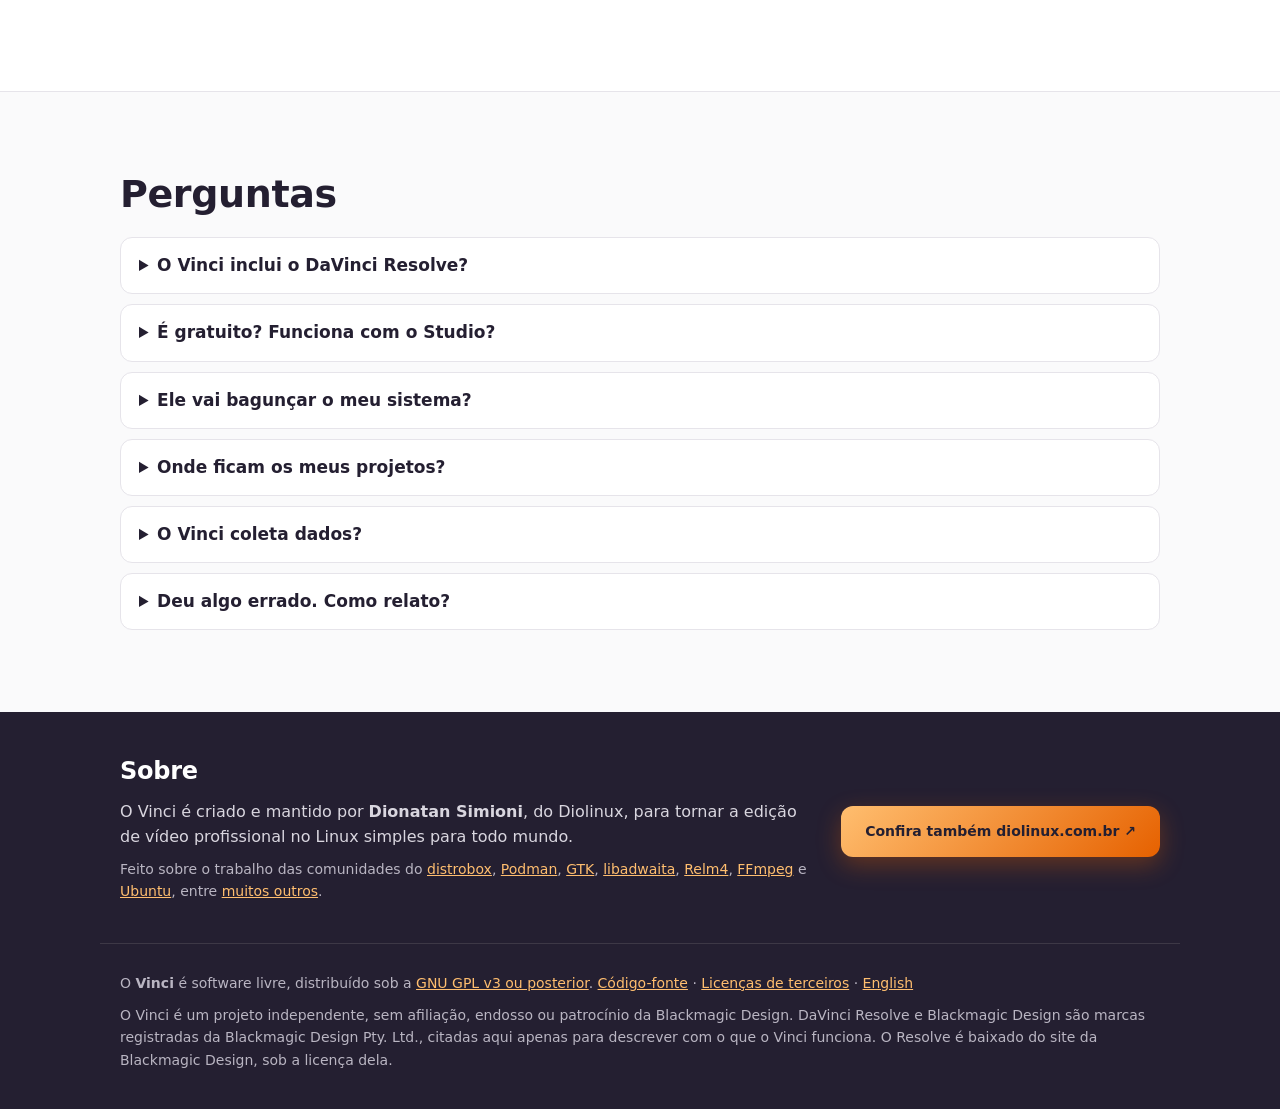
==== commit 676f0667: "site: seção Sobre no rodapé, com créditos e link para o diolinux.com.br Co-Authored-By: Claude Opus " ====
--- a/site/pt/index.html
+++ b/site/pt/index.html
@@ -249,7 +249,21 @@
 </main>
 
 <footer id="legal">
-  <div class="wrap">
+  <div class="wrap about">
+    <div>
+      <h2>Sobre</h2>
+      <p>O Vinci é criado e mantido por <b>Dionatan Simioni</b>, do Diolinux, para tornar a
+        edição de vídeo profissional no Linux simples para todo mundo.</p>
+      <p class="credits">Feito sobre o trabalho das comunidades do
+        <a href="https://distrobox.it">distrobox</a>, <a href="https://podman.io">Podman</a>,
+        <a href="https://gtk.org">GTK</a>, <a href="https://gnome.pages.gitlab.gnome.org/libadwaita/">libadwaita</a>,
+        <a href="https://relm4.org">Relm4</a>, <a href="https://ffmpeg.org">FFmpeg</a> e
+        <a href="https://ubuntu.com">Ubuntu</a>, entre
+        <a href="https://github.com/dionatansimioni/vinci/blob/main/THIRD-PARTY.md">muitos outros</a>.</p>
+    </div>
+    <a class="btn primary" href="https://diolinux.com.br" target="_blank" rel="noopener">Confira também diolinux.com.br ↗</a>
+  </div>
+  <div class="wrap legal">
     <div>O <b>Vinci</b> é software livre, distribuído sob a
       <a href="https://github.com/dionatansimioni/vinci/blob/main/LICENSE">GNU GPL v3 ou posterior</a>.
       <a href="https://github.com/dionatansimioni/vinci">Código-fonte</a> ·
--- a/site/style.css
+++ b/site/style.css
@@ -151,3 +151,12 @@
 footer { background: var(--ink); color: #b9b5c2; padding: 40px 0; font-size: 14px; }
 footer a { color: var(--orange-light); }
 footer .wrap { display: grid; gap: 10px; }
+footer .about {
+  grid-template-columns: 1fr auto; gap: 32px; align-items: center;
+  padding-bottom: 32px; margin-bottom: 28px; border-bottom: 1px solid #3d3846;
+}
+@media (max-width: 760px) { footer .about { grid-template-columns: 1fr; } }
+footer .about h2 { color: #fff; font-size: 24px; margin: 0 0 8px; }
+footer .about p { margin: 0 0 8px; font-size: 16px; color: #d9d6df; }
+footer .about p.credits { font-size: 14px; color: #b9b5c2; }
+footer .about .btn { justify-self: start; }
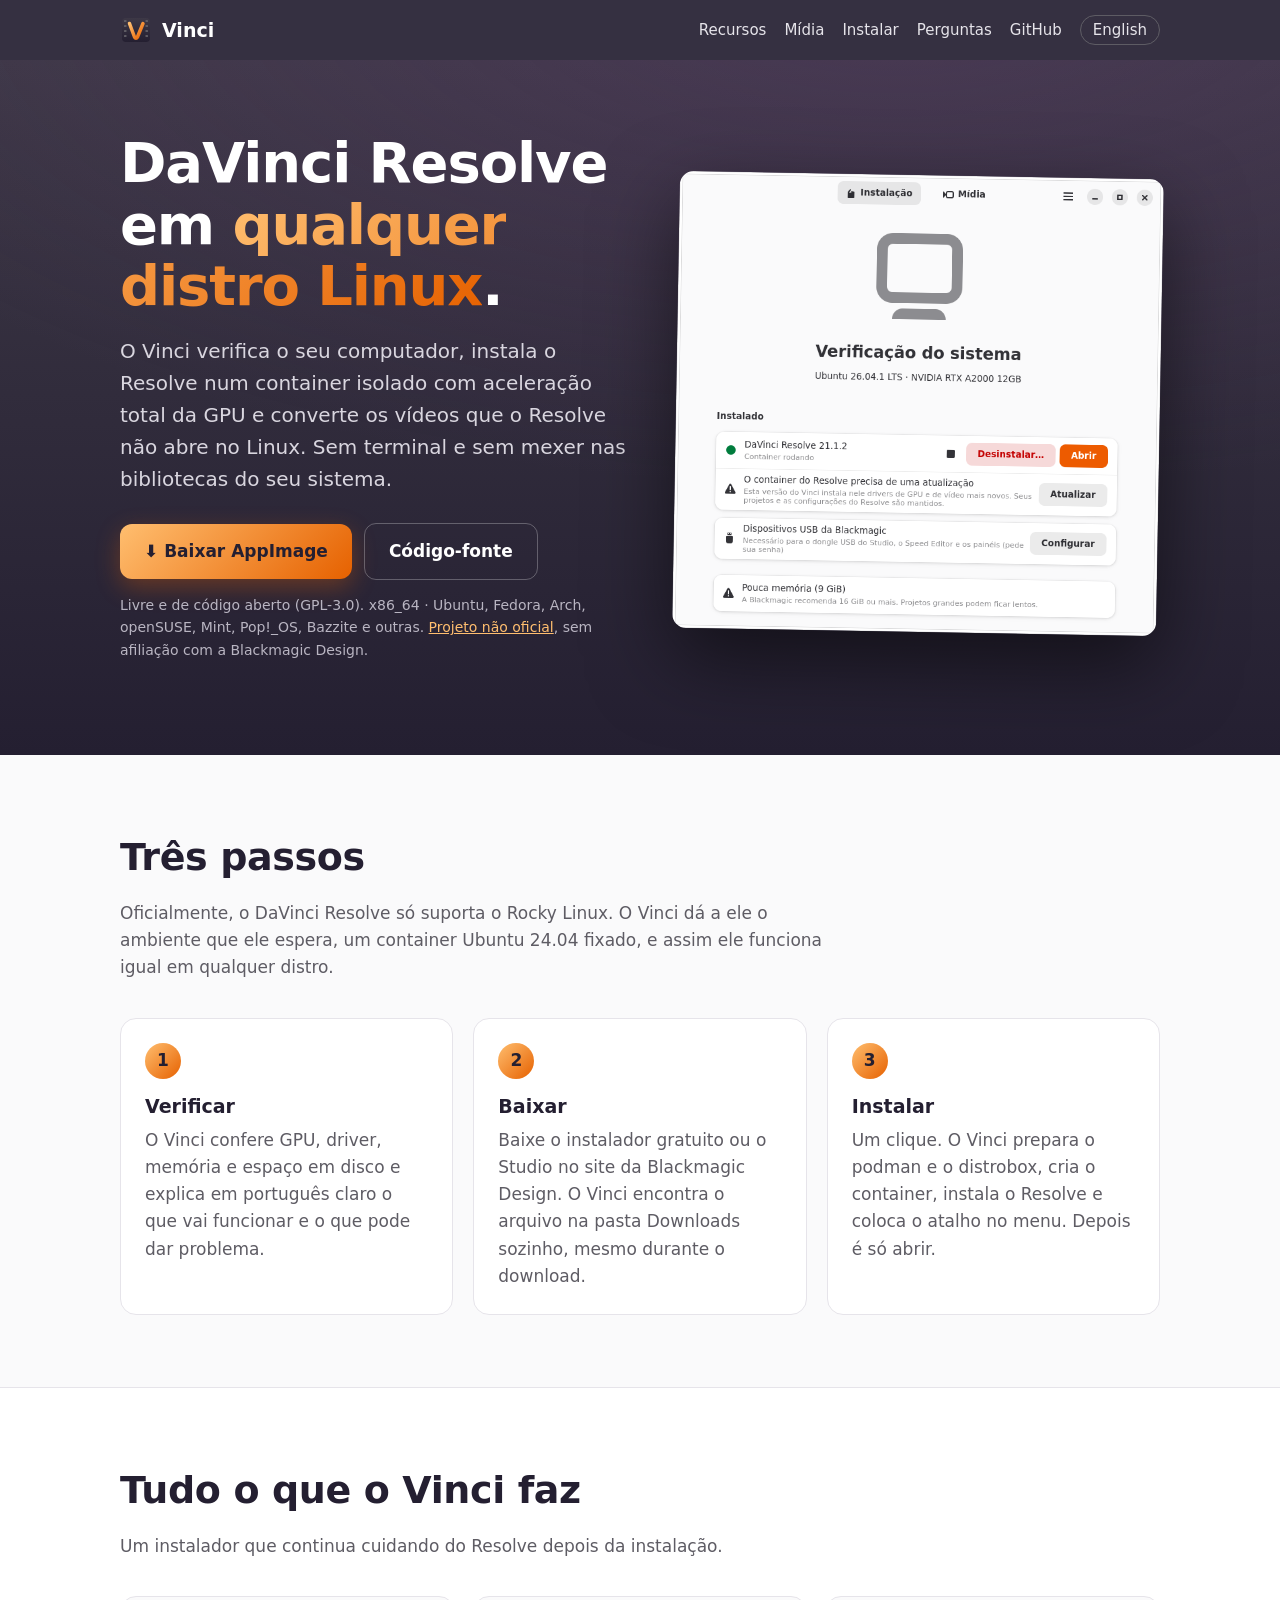
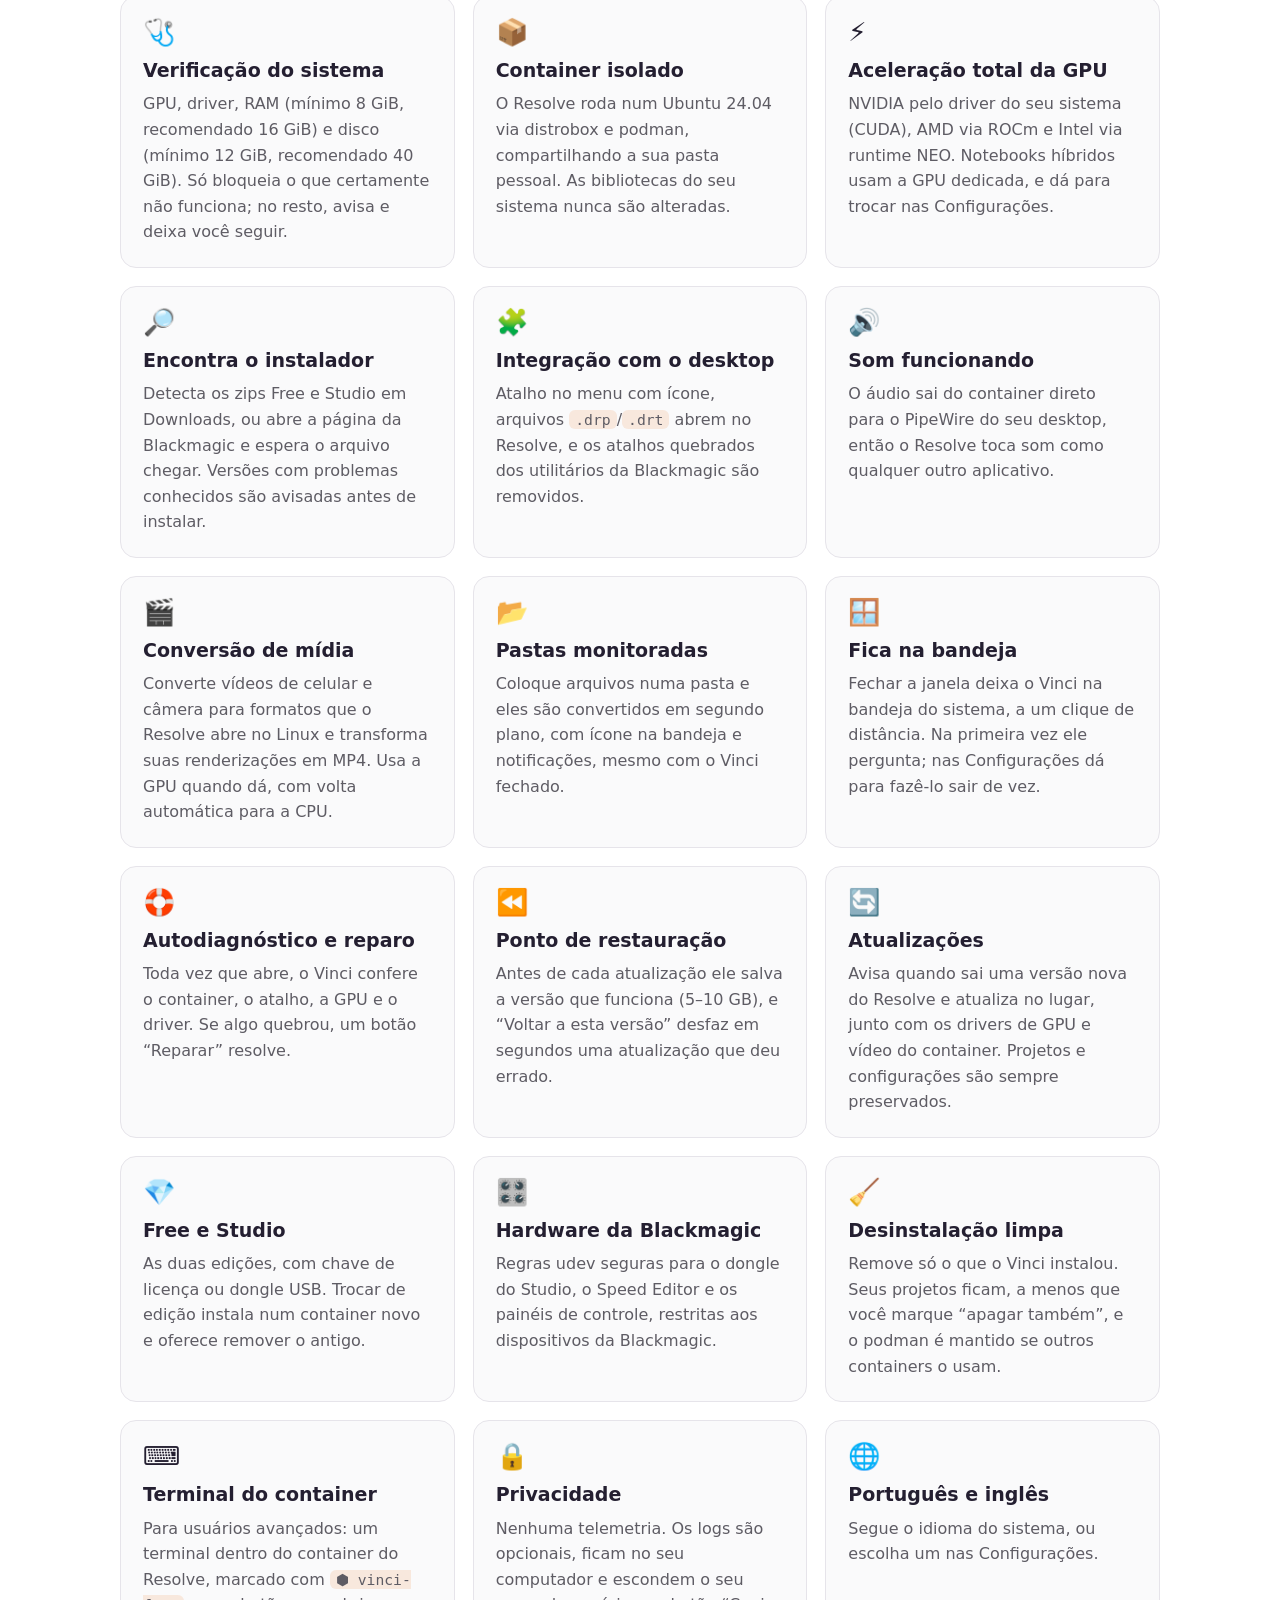
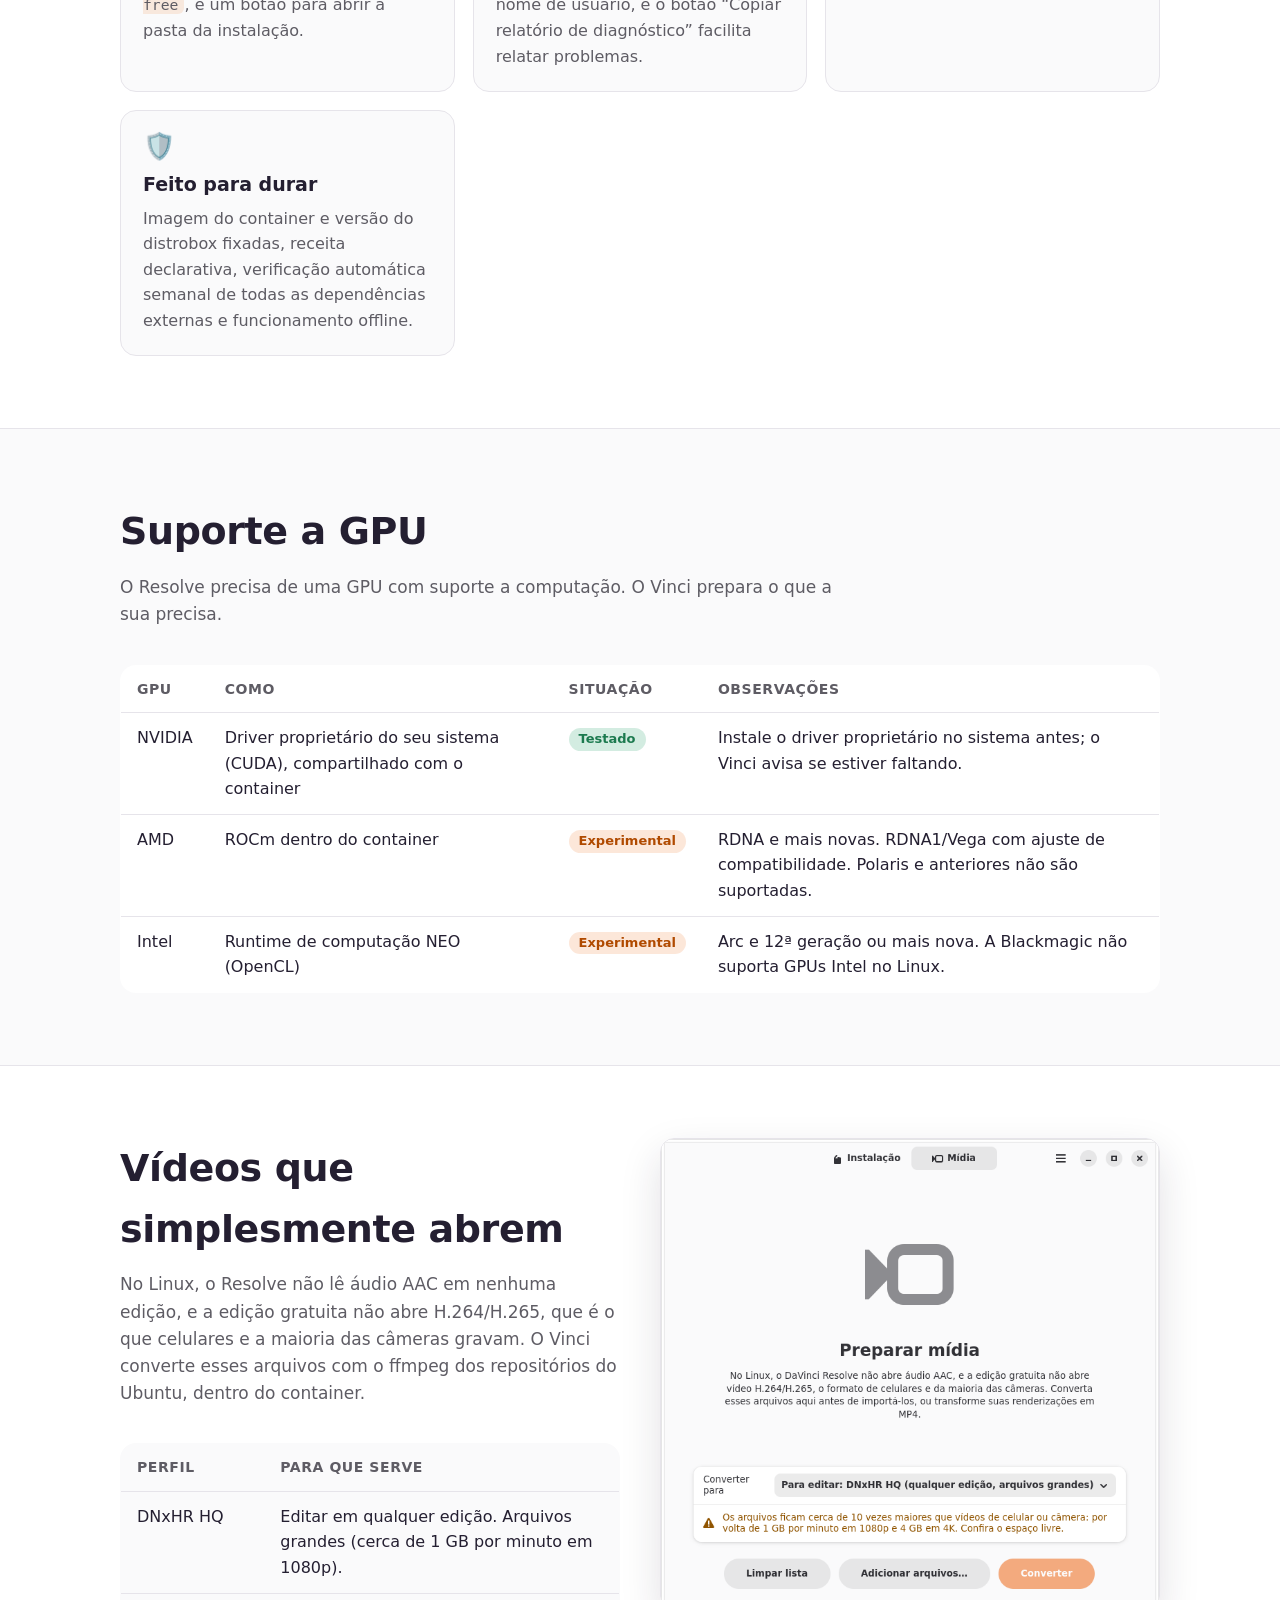
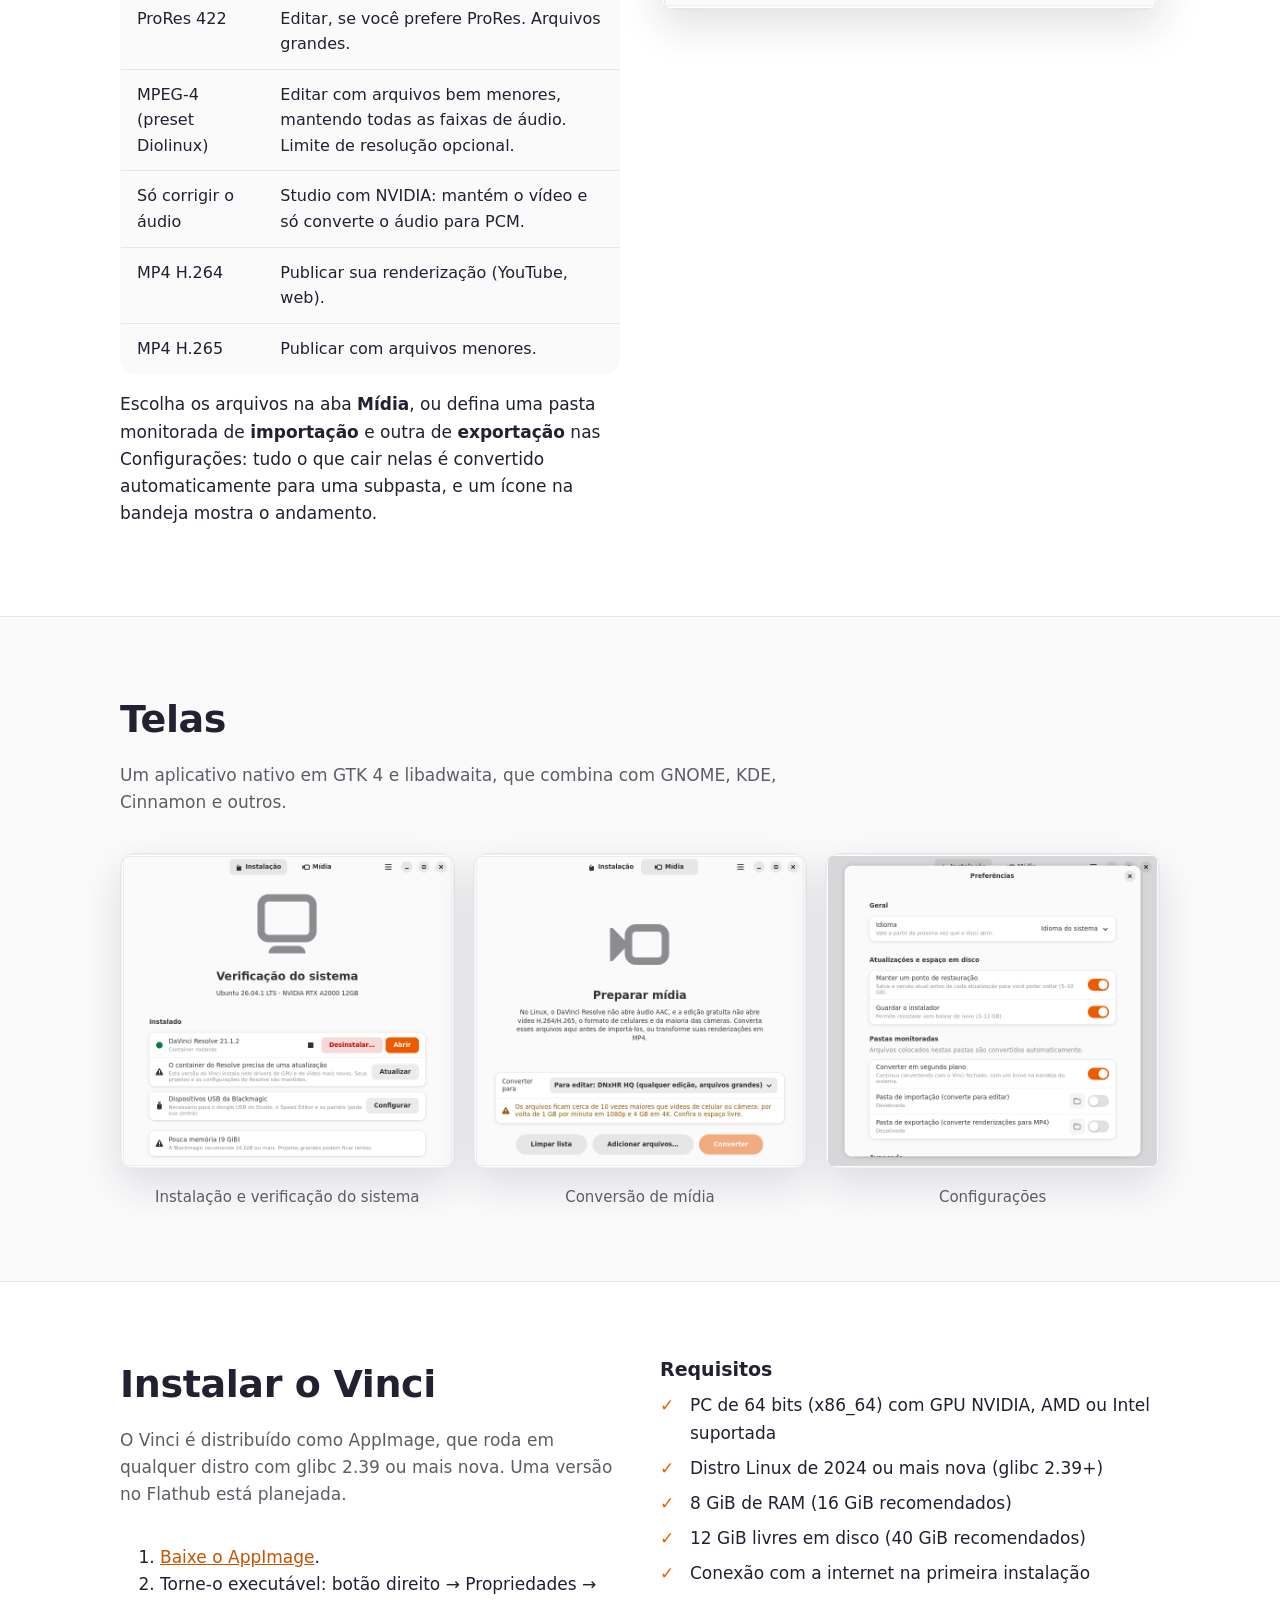
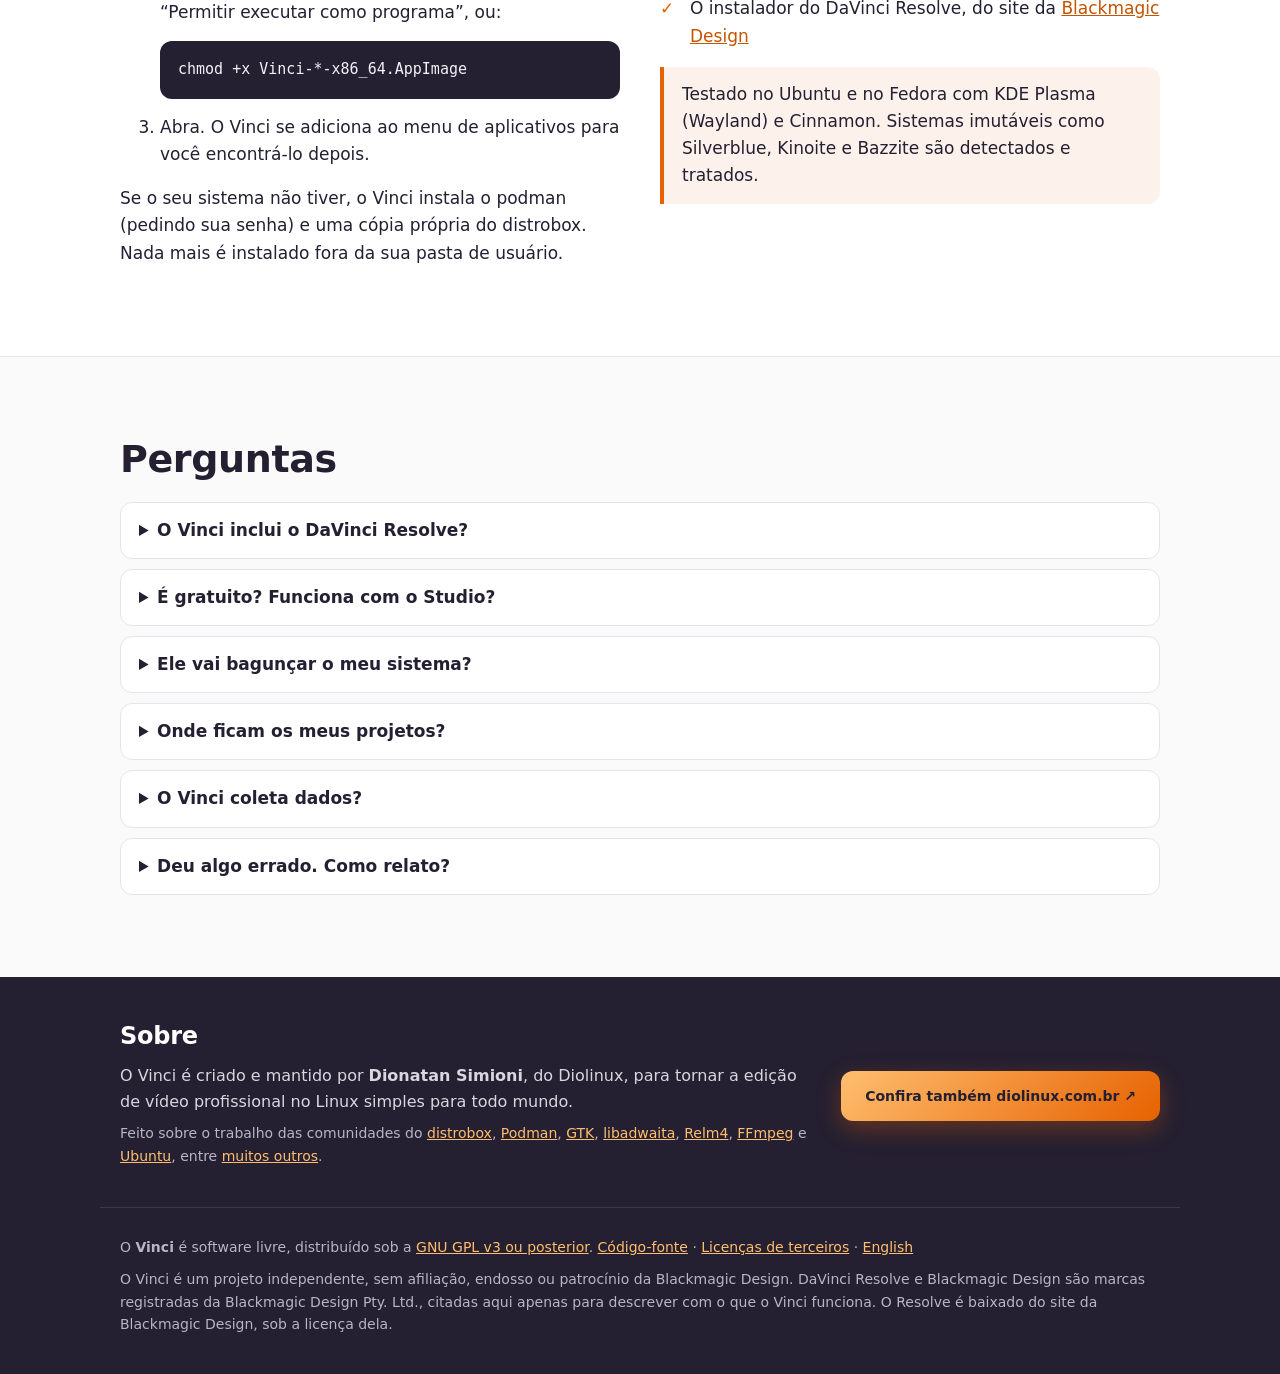
==== commit 2776ea43: "site: botão de download sem versão e publicação a cada envio para a main O botão leva sempre à págin" ====
--- a/site/pt/index.html
+++ b/site/pt/index.html
@@ -37,8 +37,8 @@
         aceleração total da GPU e converte os vídeos que o Resolve não abre no Linux. Sem terminal e
         sem mexer nas bibliotecas do seu sistema.</p>
       <div class="cta">
-        <a class="btn primary" href="https://github.com/dionatansimioni/vinci/releases/latest" data-download>
-          ⬇ Baixar AppImage <span data-version></span>
+        <a class="btn primary" href="https://github.com/dionatansimioni/vinci/releases/latest">
+          ⬇ Baixar AppImage
         </a>
         <a class="btn ghost" href="https://github.com/dionatansimioni/vinci">Código-fonte</a>
       </div>
@@ -96,6 +96,9 @@
       <div class="card"><span class="ico">📂</span><h3>Pastas monitoradas</h3>
         <p>Coloque arquivos numa pasta e eles são convertidos em segundo plano, com ícone na bandeja
         e notificações, mesmo com o Vinci fechado.</p></div>
+      <div class="card"><span class="ico">🪟</span><h3>Fica na bandeja</h3>
+        <p>Fechar a janela deixa o Vinci na bandeja do sistema, a um clique de distância. Na
+        primeira vez ele pergunta; nas Configurações dá para fazê-lo sair de vez.</p></div>
       <div class="card"><span class="ico">🛟</span><h3>Autodiagnóstico e reparo</h3>
         <p>Toda vez que abre, o Vinci confere o container, o atalho, a GPU e o driver. Se algo
         quebrou, um botão “Reparar” resolve.</p></div>
@@ -197,7 +200,7 @@
       <p class="sub">O Vinci é distribuído como AppImage, que roda em qualquer distro com glibc 2.39
         ou mais nova. Uma versão no Flathub está planejada.</p>
       <ol>
-        <li><a href="https://github.com/dionatansimioni/vinci/releases/latest" data-download>Baixe o AppImage</a>.</li>
+        <li><a href="https://github.com/dionatansimioni/vinci/releases/latest">Baixe o AppImage</a>.</li>
         <li>Torne-o executável: botão direito → Propriedades → “Permitir executar como programa”, ou:
           <pre><code>chmod +x Vinci-*-x86_64.AppImage</code></pre></li>
         <li>Abra. O Vinci se adiciona ao menu de aplicativos para você encontrá-lo depois.</li>
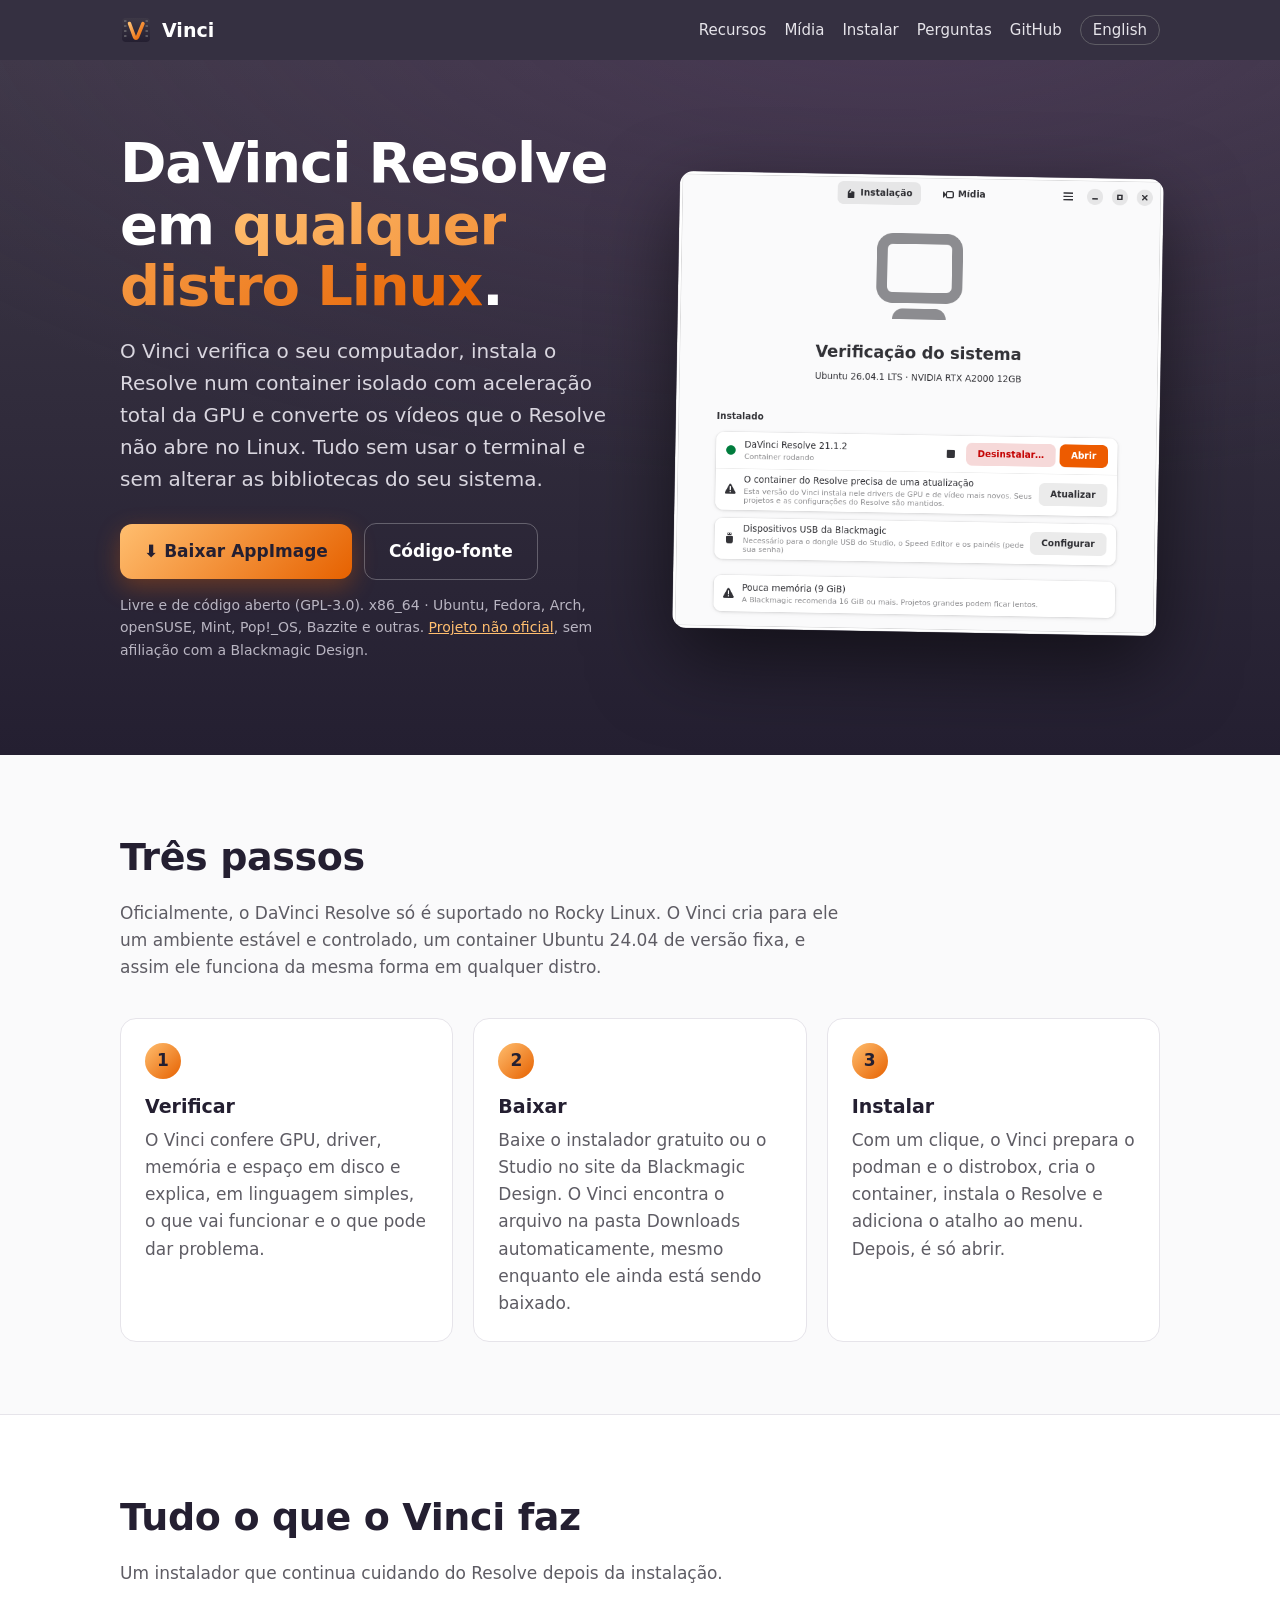
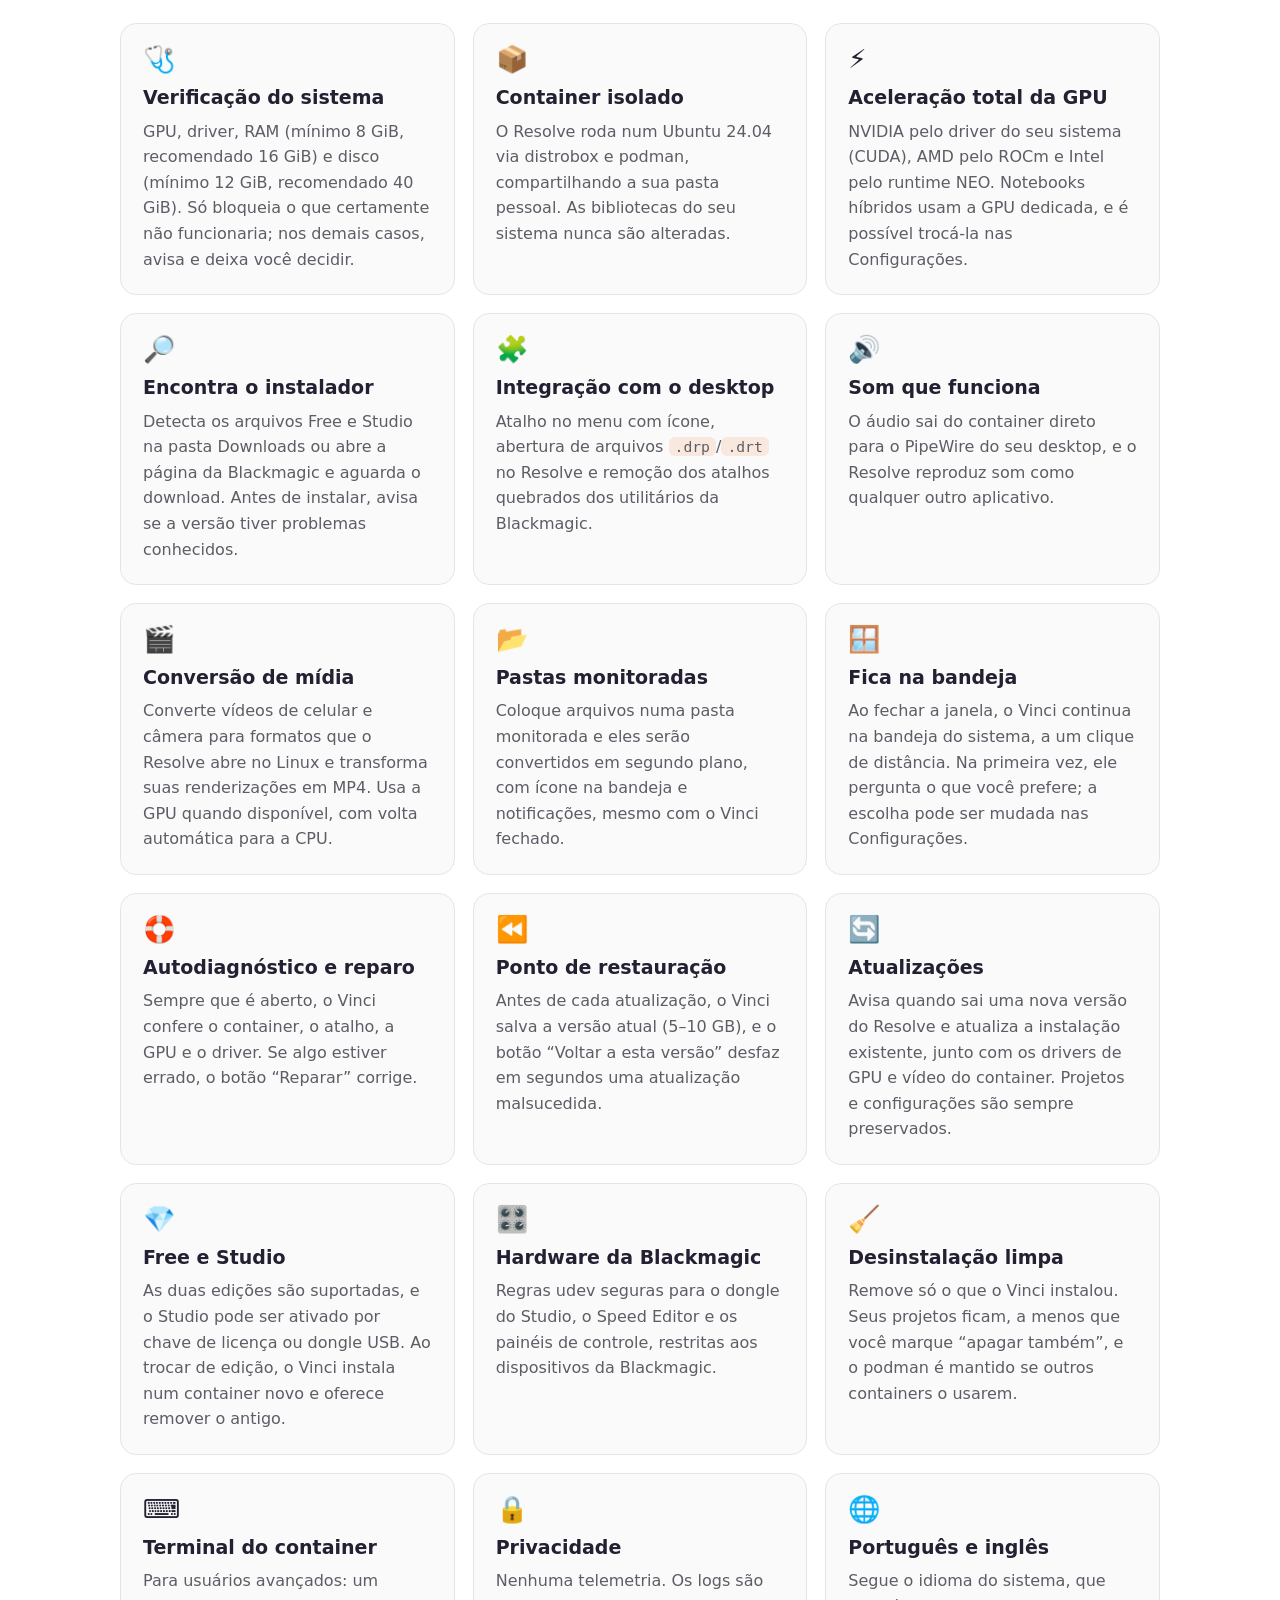
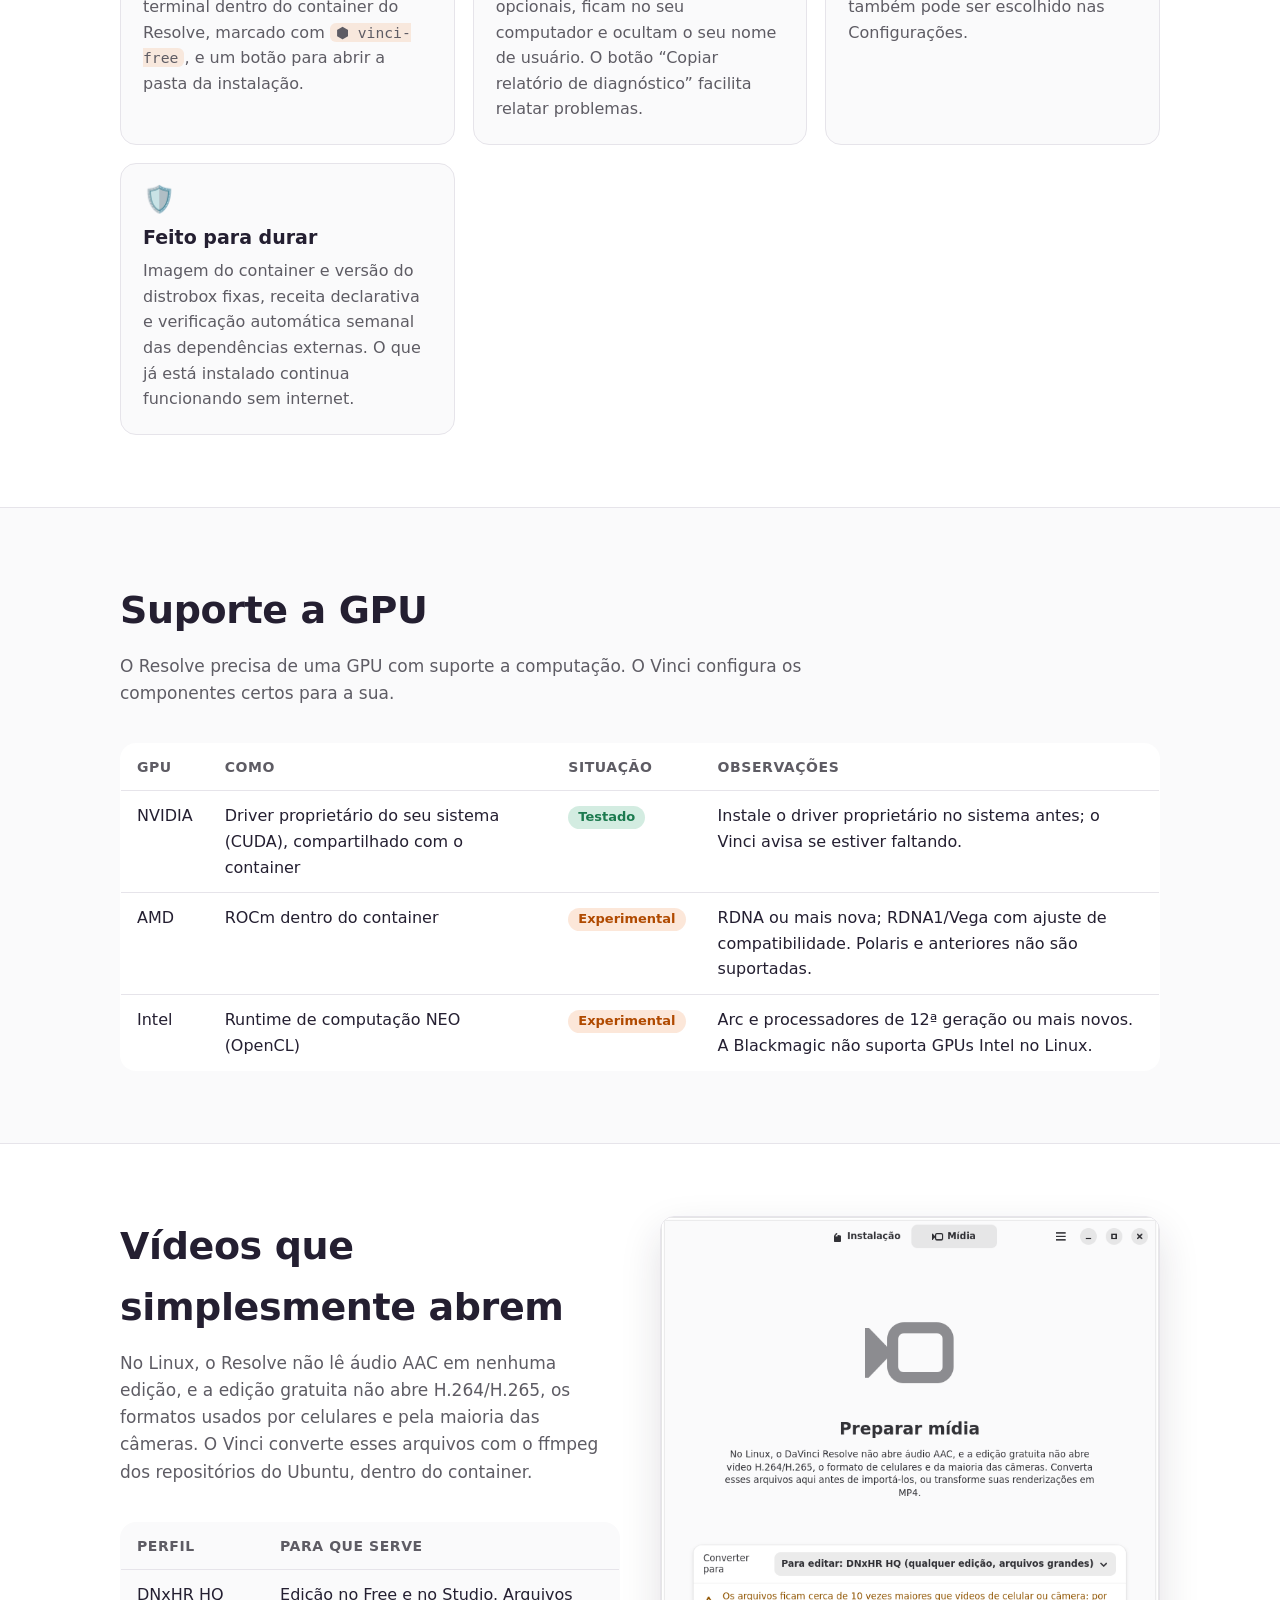
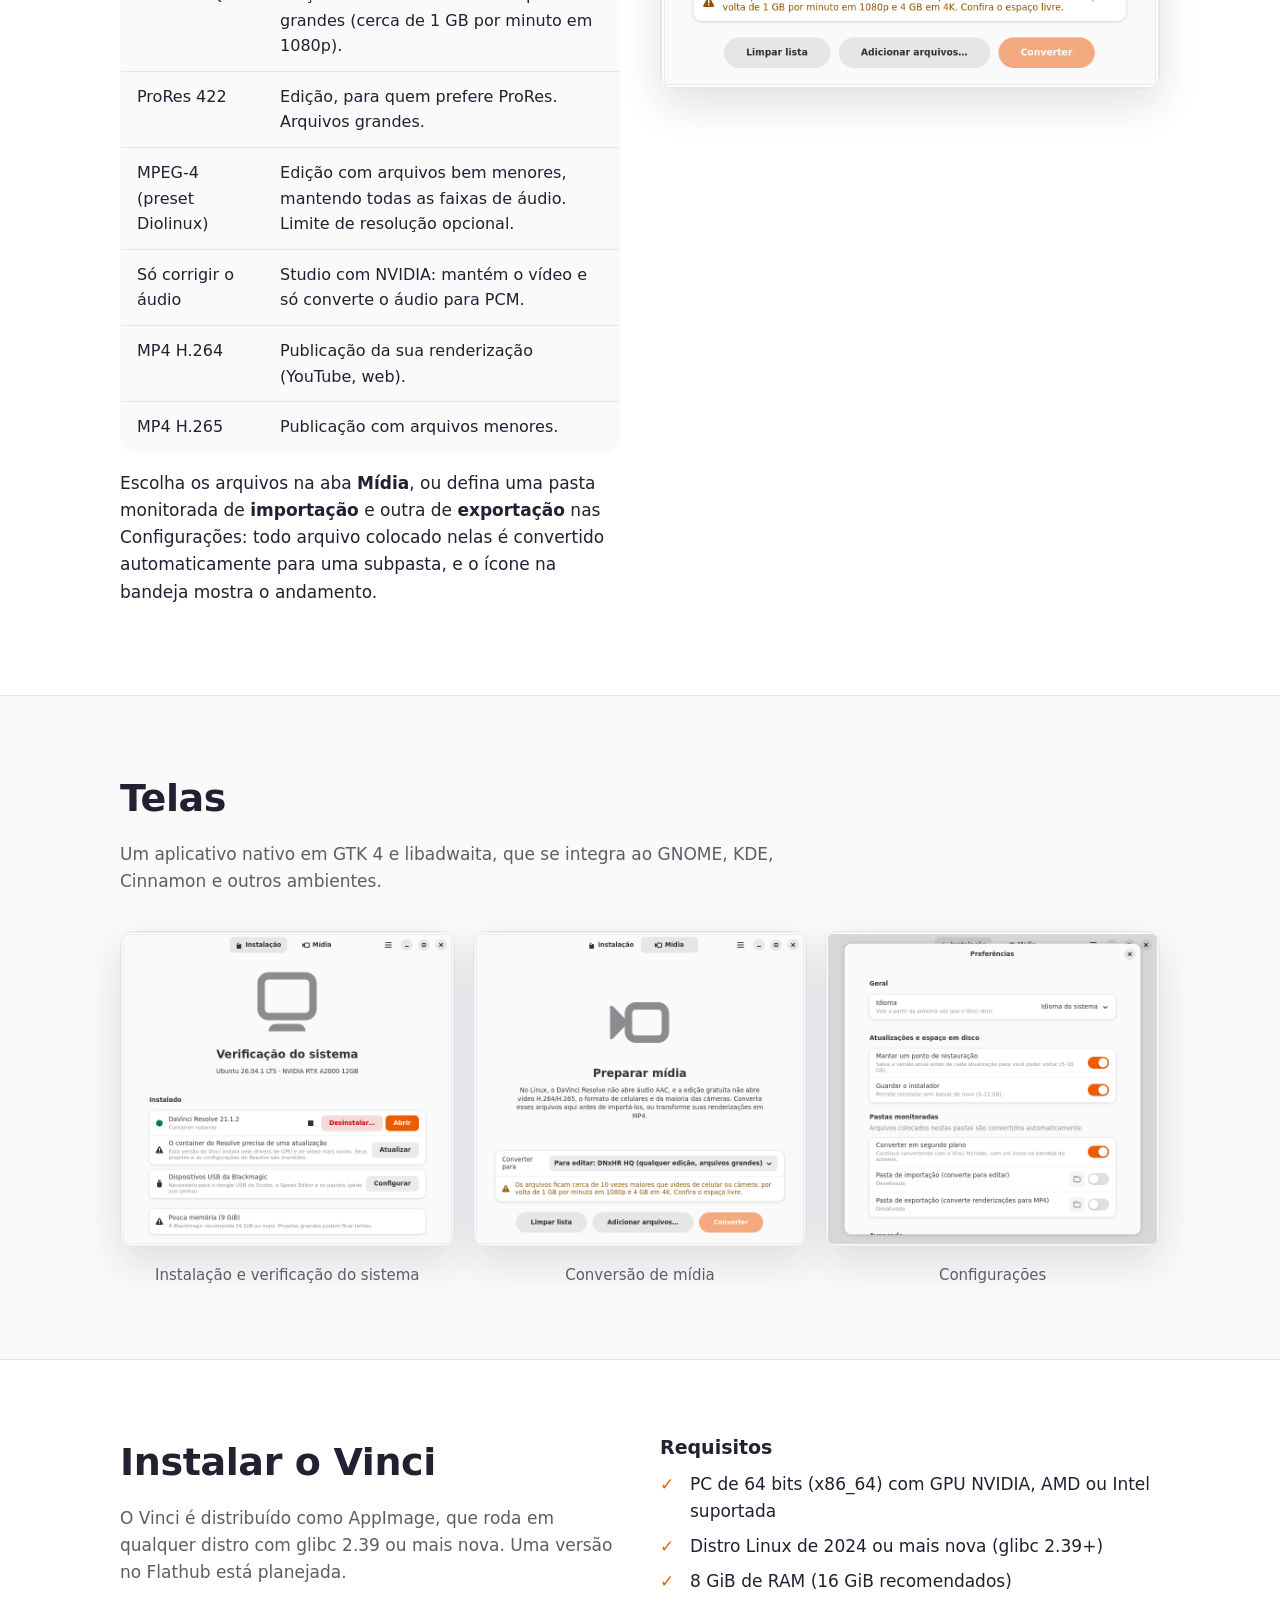
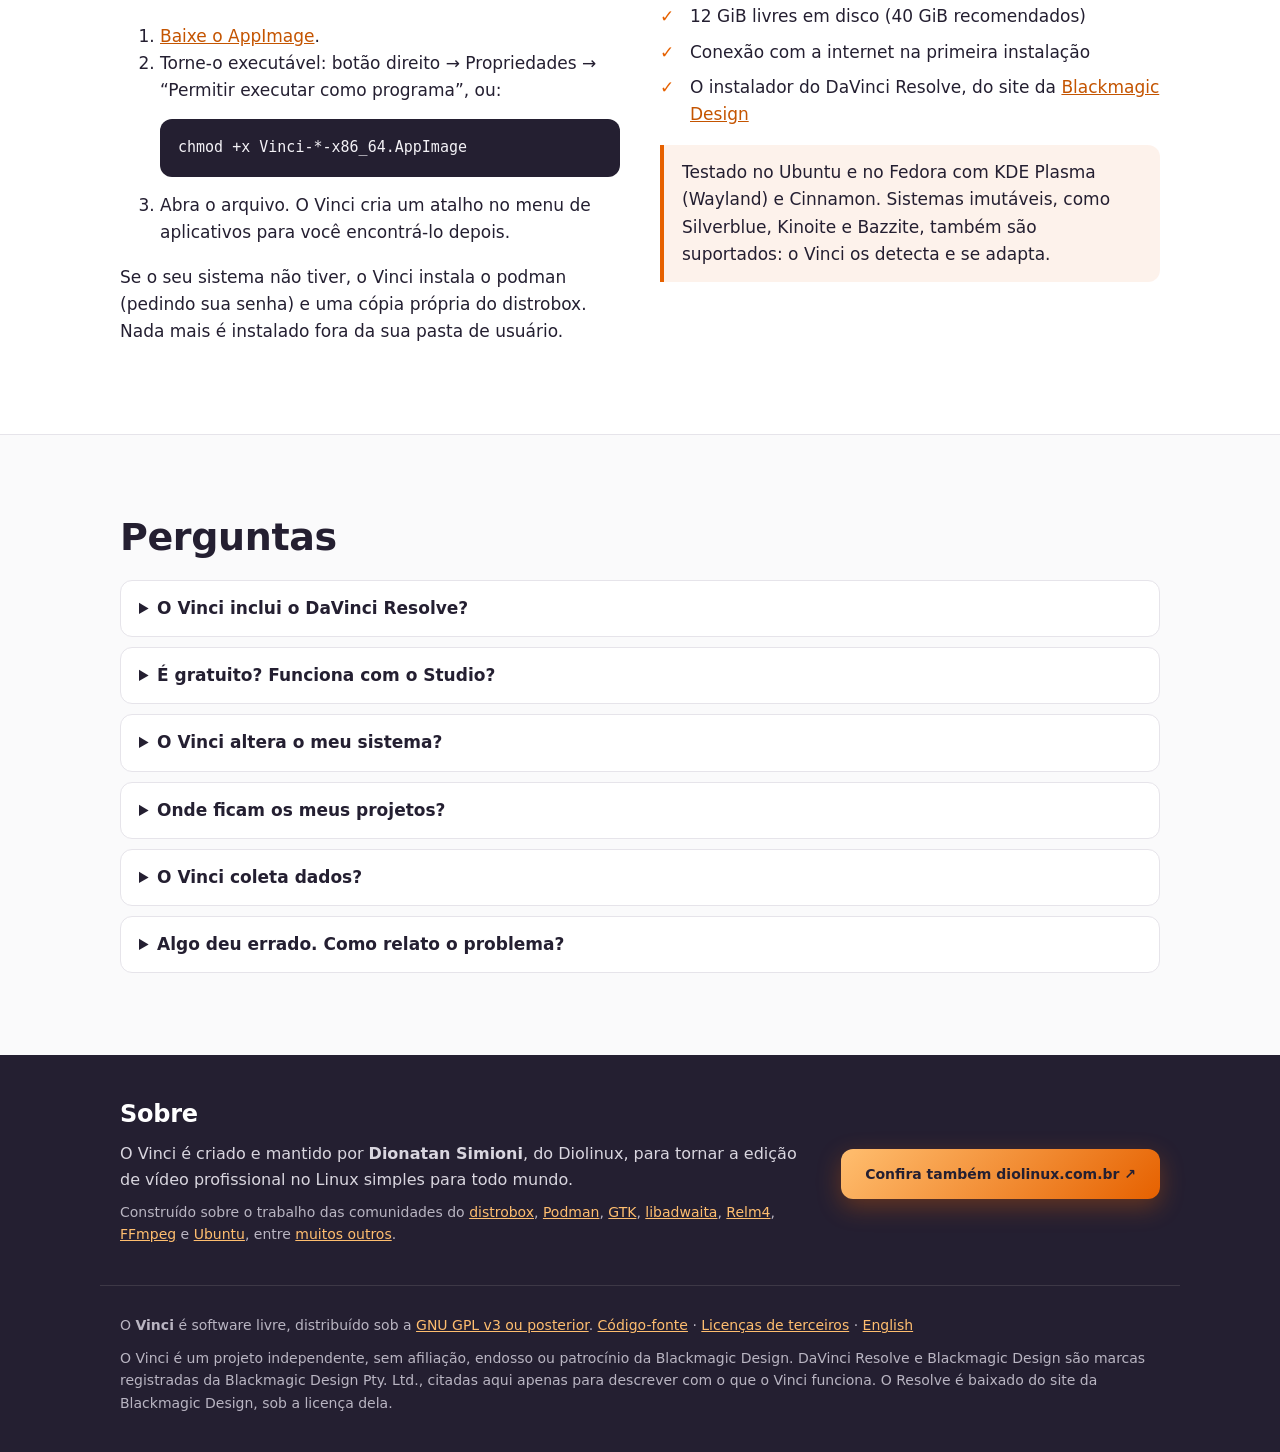
==== commit 57230eda: "site: revisão de texto em português e inglês Frases mais formais e claras, concordância e anglicismo" ====
--- a/site/pt/index.html
+++ b/site/pt/index.html
@@ -34,8 +34,8 @@
     <div>
       <h1>DaVinci Resolve em <span>qualquer distro Linux</span>.</h1>
       <p class="lead">O Vinci verifica o seu computador, instala o Resolve num container isolado com
-        aceleração total da GPU e converte os vídeos que o Resolve não abre no Linux. Sem terminal e
-        sem mexer nas bibliotecas do seu sistema.</p>
+        aceleração total da GPU e converte os vídeos que o Resolve não abre no Linux. Tudo sem
+        usar o terminal e sem alterar as bibliotecas do seu sistema.</p>
       <div class="cta">
         <a class="btn primary" href="https://github.com/dionatansimioni/vinci/releases/latest">
           ⬇ Baixar AppImage
@@ -54,15 +54,17 @@
 <section id="como">
   <div class="wrap">
     <h2>Três passos</h2>
-    <p class="sub">Oficialmente, o DaVinci Resolve só suporta o Rocky Linux. O Vinci dá a ele o
-      ambiente que ele espera, um container Ubuntu 24.04 fixado, e assim ele funciona igual em qualquer distro.</p>
+    <p class="sub">Oficialmente, o DaVinci Resolve só é suportado no Rocky Linux. O Vinci cria para ele um
+      ambiente estável e controlado, um container Ubuntu 24.04 de versão fixa, e assim ele funciona
+      da mesma forma em qualquer distro.</p>
     <ol class="steps">
-      <li><h3>Verificar</h3><p>O Vinci confere GPU, driver, memória e espaço em disco e explica em
-        português claro o que vai funcionar e o que pode dar problema.</p></li>
+      <li><h3>Verificar</h3><p>O Vinci confere GPU, driver, memória e espaço em disco e explica, em linguagem
+        simples, o que vai funcionar e o que pode dar problema.</p></li>
       <li><h3>Baixar</h3><p>Baixe o instalador gratuito ou o Studio no site da Blackmagic Design.
-        O Vinci encontra o arquivo na pasta Downloads sozinho, mesmo durante o download.</p></li>
-      <li><h3>Instalar</h3><p>Um clique. O Vinci prepara o podman e o distrobox, cria o container,
-        instala o Resolve e coloca o atalho no menu. Depois é só abrir.</p></li>
+        O Vinci encontra o arquivo na pasta Downloads automaticamente, mesmo enquanto ele ainda
+        está sendo baixado.</p></li>
+      <li><h3>Instalar</h3><p>Com um clique, o Vinci prepara o podman e o distrobox, cria o container, instala o
+        Resolve e adiciona o atalho ao menu. Depois, é só abrir.</p></li>
     </ol>
   </div>
 </section>
@@ -74,60 +76,62 @@
     <div class="grid">
       <div class="card"><span class="ico">🩺</span><h3>Verificação do sistema</h3>
         <p>GPU, driver, RAM (mínimo 8 GiB, recomendado 16 GiB) e disco (mínimo 12 GiB, recomendado
-        40 GiB). Só bloqueia o que certamente não funciona; no resto, avisa e deixa você seguir.</p></div>
+        40 GiB). Só bloqueia o que certamente não funcionaria; nos demais casos, avisa e deixa
+        você decidir.</p></div>
       <div class="card"><span class="ico">📦</span><h3>Container isolado</h3>
         <p>O Resolve roda num Ubuntu 24.04 via distrobox e podman, compartilhando a sua pasta pessoal.
         As bibliotecas do seu sistema nunca são alteradas.</p></div>
       <div class="card"><span class="ico">⚡</span><h3>Aceleração total da GPU</h3>
-        <p>NVIDIA pelo driver do seu sistema (CUDA), AMD via ROCm e Intel via runtime NEO. Notebooks
-        híbridos usam a GPU dedicada, e dá para trocar nas Configurações.</p></div>
+        <p>NVIDIA pelo driver do seu sistema (CUDA), AMD pelo ROCm e Intel pelo runtime NEO.
+        Notebooks híbridos usam a GPU dedicada, e é possível trocá-la nas Configurações.</p></div>
       <div class="card"><span class="ico">🔎</span><h3>Encontra o instalador</h3>
-        <p>Detecta os zips Free e Studio em Downloads, ou abre a página da Blackmagic e espera o
-        arquivo chegar. Versões com problemas conhecidos são avisadas antes de instalar.</p></div>
+        <p>Detecta os arquivos Free e Studio na pasta Downloads ou abre a página da Blackmagic e
+        aguarda o download. Antes de instalar, avisa se a versão tiver problemas conhecidos.</p></div>
       <div class="card"><span class="ico">🧩</span><h3>Integração com o desktop</h3>
-        <p>Atalho no menu com ícone, arquivos <code>.drp</code>/<code>.drt</code> abrem no Resolve,
-        e os atalhos quebrados dos utilitários da Blackmagic são removidos.</p></div>
-      <div class="card"><span class="ico">🔊</span><h3>Som funcionando</h3>
-        <p>O áudio sai do container direto para o PipeWire do seu desktop, então o Resolve toca som
-        como qualquer outro aplicativo.</p></div>
+        <p>Atalho no menu com ícone, abertura de arquivos <code>.drp</code>/<code>.drt</code> no
+        Resolve e remoção dos atalhos quebrados dos utilitários da Blackmagic.</p></div>
+      <div class="card"><span class="ico">🔊</span><h3>Som que funciona</h3>
+        <p>O áudio sai do container direto para o PipeWire do seu desktop, e o Resolve reproduz
+        som como qualquer outro aplicativo.</p></div>
       <div class="card"><span class="ico">🎬</span><h3>Conversão de mídia</h3>
         <p>Converte vídeos de celular e câmera para formatos que o Resolve abre no Linux e transforma
-        suas renderizações em MP4. Usa a GPU quando dá, com volta automática para a CPU.</p></div>
+        suas renderizações em MP4. Usa a GPU quando disponível, com volta automática para a CPU.</p></div>
       <div class="card"><span class="ico">📂</span><h3>Pastas monitoradas</h3>
-        <p>Coloque arquivos numa pasta e eles são convertidos em segundo plano, com ícone na bandeja
+        <p>Coloque arquivos numa pasta monitorada e eles serão convertidos em segundo plano, com ícone na bandeja
         e notificações, mesmo com o Vinci fechado.</p></div>
       <div class="card"><span class="ico">🪟</span><h3>Fica na bandeja</h3>
-        <p>Fechar a janela deixa o Vinci na bandeja do sistema, a um clique de distância. Na
-        primeira vez ele pergunta; nas Configurações dá para fazê-lo sair de vez.</p></div>
+        <p>Ao fechar a janela, o Vinci continua na bandeja do sistema, a um clique de distância.
+        Na primeira vez, ele pergunta o que você prefere; a escolha pode ser mudada nas Configurações.</p></div>
       <div class="card"><span class="ico">🛟</span><h3>Autodiagnóstico e reparo</h3>
-        <p>Toda vez que abre, o Vinci confere o container, o atalho, a GPU e o driver. Se algo
-        quebrou, um botão “Reparar” resolve.</p></div>
+        <p>Sempre que é aberto, o Vinci confere o container, o atalho, a GPU e o driver. Se algo
+        estiver errado, o botão “Reparar” corrige.</p></div>
       <div class="card"><span class="ico">⏪</span><h3>Ponto de restauração</h3>
-        <p>Antes de cada atualização ele salva a versão que funciona (5–10 GB), e “Voltar a esta
-        versão” desfaz em segundos uma atualização que deu errado.</p></div>
+        <p>Antes de cada atualização, o Vinci salva a versão atual (5–10 GB), e o botão “Voltar a
+        esta versão” desfaz em segundos uma atualização malsucedida.</p></div>
       <div class="card"><span class="ico">🔄</span><h3>Atualizações</h3>
-        <p>Avisa quando sai uma versão nova do Resolve e atualiza no lugar, junto com os drivers de
-        GPU e vídeo do container. Projetos e configurações são sempre preservados.</p></div>
+        <p>Avisa quando sai uma nova versão do Resolve e atualiza a instalação existente, junto
+        com os drivers de GPU e vídeo do container. Projetos e configurações são sempre preservados.</p></div>
       <div class="card"><span class="ico">💎</span><h3>Free e Studio</h3>
-        <p>As duas edições, com chave de licença ou dongle USB. Trocar de edição instala num
-        container novo e oferece remover o antigo.</p></div>
+        <p>As duas edições são suportadas, e o Studio pode ser ativado por chave de licença ou
+        dongle USB. Ao trocar de edição, o Vinci instala num container novo e oferece remover o antigo.</p></div>
       <div class="card"><span class="ico">🎛️</span><h3>Hardware da Blackmagic</h3>
         <p>Regras udev seguras para o dongle do Studio, o Speed Editor e os painéis de controle,
         restritas aos dispositivos da Blackmagic.</p></div>
       <div class="card"><span class="ico">🧹</span><h3>Desinstalação limpa</h3>
         <p>Remove só o que o Vinci instalou. Seus projetos ficam, a menos que você marque “apagar
-        também”, e o podman é mantido se outros containers o usam.</p></div>
+        também”, e o podman é mantido se outros containers o usarem.</p></div>
       <div class="card"><span class="ico">⌨️</span><h3>Terminal do container</h3>
         <p>Para usuários avançados: um terminal dentro do container do Resolve, marcado com
         <code>⬢ vinci-free</code>, e um botão para abrir a pasta da instalação.</p></div>
       <div class="card"><span class="ico">🔒</span><h3>Privacidade</h3>
-        <p>Nenhuma telemetria. Os logs são opcionais, ficam no seu computador e escondem o seu nome de
-        usuário, e o botão “Copiar relatório de diagnóstico” facilita relatar problemas.</p></div>
+        <p>Nenhuma telemetria. Os logs são opcionais, ficam no seu computador e ocultam o seu nome
+        de usuário. O botão “Copiar relatório de diagnóstico” facilita relatar problemas.</p></div>
       <div class="card"><span class="ico">🌐</span><h3>Português e inglês</h3>
-        <p>Segue o idioma do sistema, ou escolha um nas Configurações.</p></div>
+        <p>Segue o idioma do sistema, que também pode ser escolhido nas Configurações.</p></div>
       <div class="card"><span class="ico">🛡️</span><h3>Feito para durar</h3>
-        <p>Imagem do container e versão do distrobox fixadas, receita declarativa, verificação
-        automática semanal de todas as dependências externas e funcionamento offline.</p></div>
+        <p>Imagem do container e versão do distrobox fixas, receita declarativa e verificação
+        automática semanal das dependências externas. O que já está instalado continua
+        funcionando sem internet.</p></div>
     </div>
   </div>
 </section>
@@ -135,7 +139,7 @@
 <section id="gpu">
   <div class="wrap">
     <h2>Suporte a GPU</h2>
-    <p class="sub">O Resolve precisa de uma GPU com suporte a computação. O Vinci prepara o que a sua precisa.</p>
+    <p class="sub">O Resolve precisa de uma GPU com suporte a computação. O Vinci configura os componentes certos para a sua.</p>
     <div class="table-scroll">
     <table>
       <thead><tr><th>GPU</th><th>Como</th><th>Situação</th><th>Observações</th></tr></thead>
@@ -143,9 +147,9 @@
         <tr><td>NVIDIA</td><td>Driver proprietário do seu sistema (CUDA), compartilhado com o container</td>
           <td><span class="tag ok">Testado</span></td><td>Instale o driver proprietário no sistema antes; o Vinci avisa se estiver faltando.</td></tr>
         <tr><td>AMD</td><td>ROCm dentro do container</td>
-          <td><span class="tag exp">Experimental</span></td><td>RDNA e mais novas. RDNA1/Vega com ajuste de compatibilidade. Polaris e anteriores não são suportadas.</td></tr>
+          <td><span class="tag exp">Experimental</span></td><td>RDNA ou mais nova; RDNA1/Vega com ajuste de compatibilidade. Polaris e anteriores não são suportadas.</td></tr>
         <tr><td>Intel</td><td>Runtime de computação NEO (OpenCL)</td>
-          <td><span class="tag exp">Experimental</span></td><td>Arc e 12ª geração ou mais nova. A Blackmagic não suporta GPUs Intel no Linux.</td></tr>
+          <td><span class="tag exp">Experimental</span></td><td>Arc e processadores de 12ª geração ou mais novos. A Blackmagic não suporta GPUs Intel no Linux.</td></tr>
       </tbody>
     </table>
     </div>
@@ -156,25 +160,25 @@
   <div class="wrap split">
     <div>
       <h2>Vídeos que simplesmente abrem</h2>
-      <p class="sub">No Linux, o Resolve não lê áudio AAC em nenhuma edição, e a edição gratuita não
-        abre H.264/H.265, que é o que celulares e a maioria das câmeras gravam. O Vinci converte
+      <p class="sub">No Linux, o Resolve não lê áudio AAC em nenhuma edição, e a edição gratuita não abre H.264/H.265, os formatos usados por celulares e pela maioria
+        das câmeras. O Vinci converte
         esses arquivos com o ffmpeg dos repositórios do Ubuntu, dentro do container.</p>
       <div class="table-scroll">
       <table>
         <thead><tr><th>Perfil</th><th>Para que serve</th></tr></thead>
         <tbody>
-          <tr><td>DNxHR HQ</td><td>Editar em qualquer edição. Arquivos grandes (cerca de 1 GB por minuto em 1080p).</td></tr>
-          <tr><td>ProRes 422</td><td>Editar, se você prefere ProRes. Arquivos grandes.</td></tr>
-          <tr><td>MPEG-4 (preset Diolinux)</td><td>Editar com arquivos bem menores, mantendo todas as faixas de áudio. Limite de resolução opcional.</td></tr>
+          <tr><td>DNxHR HQ</td><td>Edição no Free e no Studio. Arquivos grandes (cerca de 1 GB por minuto em 1080p).</td></tr>
+          <tr><td>ProRes 422</td><td>Edição, para quem prefere ProRes. Arquivos grandes.</td></tr>
+          <tr><td>MPEG-4 (preset Diolinux)</td><td>Edição com arquivos bem menores, mantendo todas as faixas de áudio. Limite de resolução opcional.</td></tr>
           <tr><td>Só corrigir o áudio</td><td>Studio com NVIDIA: mantém o vídeo e só converte o áudio para PCM.</td></tr>
-          <tr><td>MP4 H.264</td><td>Publicar sua renderização (YouTube, web).</td></tr>
-          <tr><td>MP4 H.265</td><td>Publicar com arquivos menores.</td></tr>
+          <tr><td>MP4 H.264</td><td>Publicação da sua renderização (YouTube, web).</td></tr>
+          <tr><td>MP4 H.265</td><td>Publicação com arquivos menores.</td></tr>
         </tbody>
       </table>
       </div>
       <p>Escolha os arquivos na aba <b>Mídia</b>, ou defina uma pasta monitorada de <b>importação</b>
-        e outra de <b>exportação</b> nas Configurações: tudo o que cair nelas é convertido
-        automaticamente para uma subpasta, e um ícone na bandeja mostra o andamento.</p>
+        e outra de <b>exportação</b> nas Configurações: todo arquivo colocado nelas é convertido automaticamente para uma subpasta, e o ícone
+        na bandeja mostra o andamento.</p>
     </div>
     <img class="shot-frame" src="../img/media-pt.png" width="720" height="680" loading="lazy"
          alt="Aba Mídia do Vinci com a escolha do perfil de conversão">
@@ -184,7 +188,7 @@
 <section id="telas">
   <div class="wrap">
     <h2>Telas</h2>
-    <p class="sub">Um aplicativo nativo em GTK 4 e libadwaita, que combina com GNOME, KDE, Cinnamon e outros.</p>
+    <p class="sub">Um aplicativo nativo em GTK 4 e libadwaita, que se integra ao GNOME, KDE, Cinnamon e outros ambientes.</p>
     <div class="shots">
       <figure><img class="shot-frame" src="../img/main-pt.png" width="720" height="680" loading="lazy" alt="Aba Instalação"><figcaption>Instalação e verificação do sistema</figcaption></figure>
       <figure><img class="shot-frame" src="../img/media-pt.png" width="720" height="680" loading="lazy" alt="Aba Mídia"><figcaption>Conversão de mídia</figcaption></figure>
@@ -203,7 +207,7 @@
         <li><a href="https://github.com/dionatansimioni/vinci/releases/latest">Baixe o AppImage</a>.</li>
         <li>Torne-o executável: botão direito → Propriedades → “Permitir executar como programa”, ou:
           <pre><code>chmod +x Vinci-*-x86_64.AppImage</code></pre></li>
-        <li>Abra. O Vinci se adiciona ao menu de aplicativos para você encontrá-lo depois.</li>
+        <li>Abra o arquivo. O Vinci cria um atalho no menu de aplicativos para você encontrá-lo depois.</li>
       </ol>
       <p>Se o seu sistema não tiver, o Vinci instala o podman (pedindo sua senha) e uma cópia
         própria do distrobox. Nada mais é instalado fora da sua pasta de usuário.</p>
@@ -218,8 +222,8 @@
         <li>Conexão com a internet na primeira instalação</li>
         <li>O instalador do DaVinci Resolve, do site da <a href="https://www.blackmagicdesign.com/br/products/davinciresolve">Blackmagic Design</a></li>
       </ul>
-      <p class="note">Testado no Ubuntu e no Fedora com KDE Plasma (Wayland) e Cinnamon. Sistemas
-        imutáveis como Silverblue, Kinoite e Bazzite são detectados e tratados.</p>
+      <p class="note">Testado no Ubuntu e no Fedora com KDE Plasma (Wayland) e Cinnamon. Sistemas imutáveis, como Silverblue, Kinoite e Bazzite, também são
+        suportados: o Vinci os detecta e se adapta.</p>
     </div>
   </div>
 </section>
@@ -233,19 +237,20 @@
     <details><summary>É gratuito? Funciona com o Studio?</summary>
       <p>O Vinci é software livre sob a GPL-3.0. Ele instala tanto o DaVinci Resolve gratuito quanto
       o DaVinci Resolve Studio; o Studio é ativado com a sua chave de licença ou dongle USB.</p></details>
-    <details><summary>Ele vai bagunçar o meu sistema?</summary>
-      <p>Não. O Resolve e as bibliotecas dele ficam num container. No seu sistema, o Vinci só
+    <details><summary>O Vinci altera o meu sistema?</summary>
+      <p>Muito pouco. O Resolve e as bibliotecas dele ficam num container. No seu sistema, o Vinci só
       instala o podman (se faltar, com sua confirmação), um distrobox próprio em
       <code>~/.local/share/vinci</code>, o atalho no menu e, se você pedir, regras udev para
       dispositivos da Blackmagic. O desinstalador remove exatamente isso.</p></details>
     <details><summary>Onde ficam os meus projetos?</summary>
       <p>No mesmo lugar de sempre do Resolve, na sua pasta pessoal, que o container compartilha.
-      Atualizações e trocas de edição os preservam; a desinstalação também, a menos que você escolha apagar.</p></details>
+      Atualizações e trocas de edição os preservam, e a desinstalação também, a menos que você
+      escolha apagá-los.</p></details>
     <details><summary>O Vinci coleta dados?</summary>
       <p>Não. Ele só consulta a API pública da Blackmagic para saber a versão mais recente do Resolve
-      e este repositório para ler a lista de versões com problemas. Os logs vêm desligados e ficam no seu computador.</p></details>
-    <details><summary>Deu algo errado. Como relato?</summary>
-      <p>Use “Copiar relatório de diagnóstico” no Vinci (ele esconde o seu nome de usuário) e
+      e este repositório para ler a lista de versões com problemas. Os logs vêm desativados por padrão e ficam no seu computador.</p></details>
+    <details><summary>Algo deu errado. Como relato o problema?</summary>
+      <p>Use “Copiar relatório de diagnóstico” no Vinci (ele oculta o seu nome de usuário) e
       <a href="https://github.com/dionatansimioni/vinci/issues">abra uma issue no GitHub</a>.</p></details>
   </div>
 </section>
@@ -257,7 +262,7 @@
       <h2>Sobre</h2>
       <p>O Vinci é criado e mantido por <b>Dionatan Simioni</b>, do Diolinux, para tornar a
         edição de vídeo profissional no Linux simples para todo mundo.</p>
-      <p class="credits">Feito sobre o trabalho das comunidades do
+      <p class="credits">Construído sobre o trabalho das comunidades do
         <a href="https://distrobox.it">distrobox</a>, <a href="https://podman.io">Podman</a>,
         <a href="https://gtk.org">GTK</a>, <a href="https://gnome.pages.gitlab.gnome.org/libadwaita/">libadwaita</a>,
         <a href="https://relm4.org">Relm4</a>, <a href="https://ffmpeg.org">FFmpeg</a> e
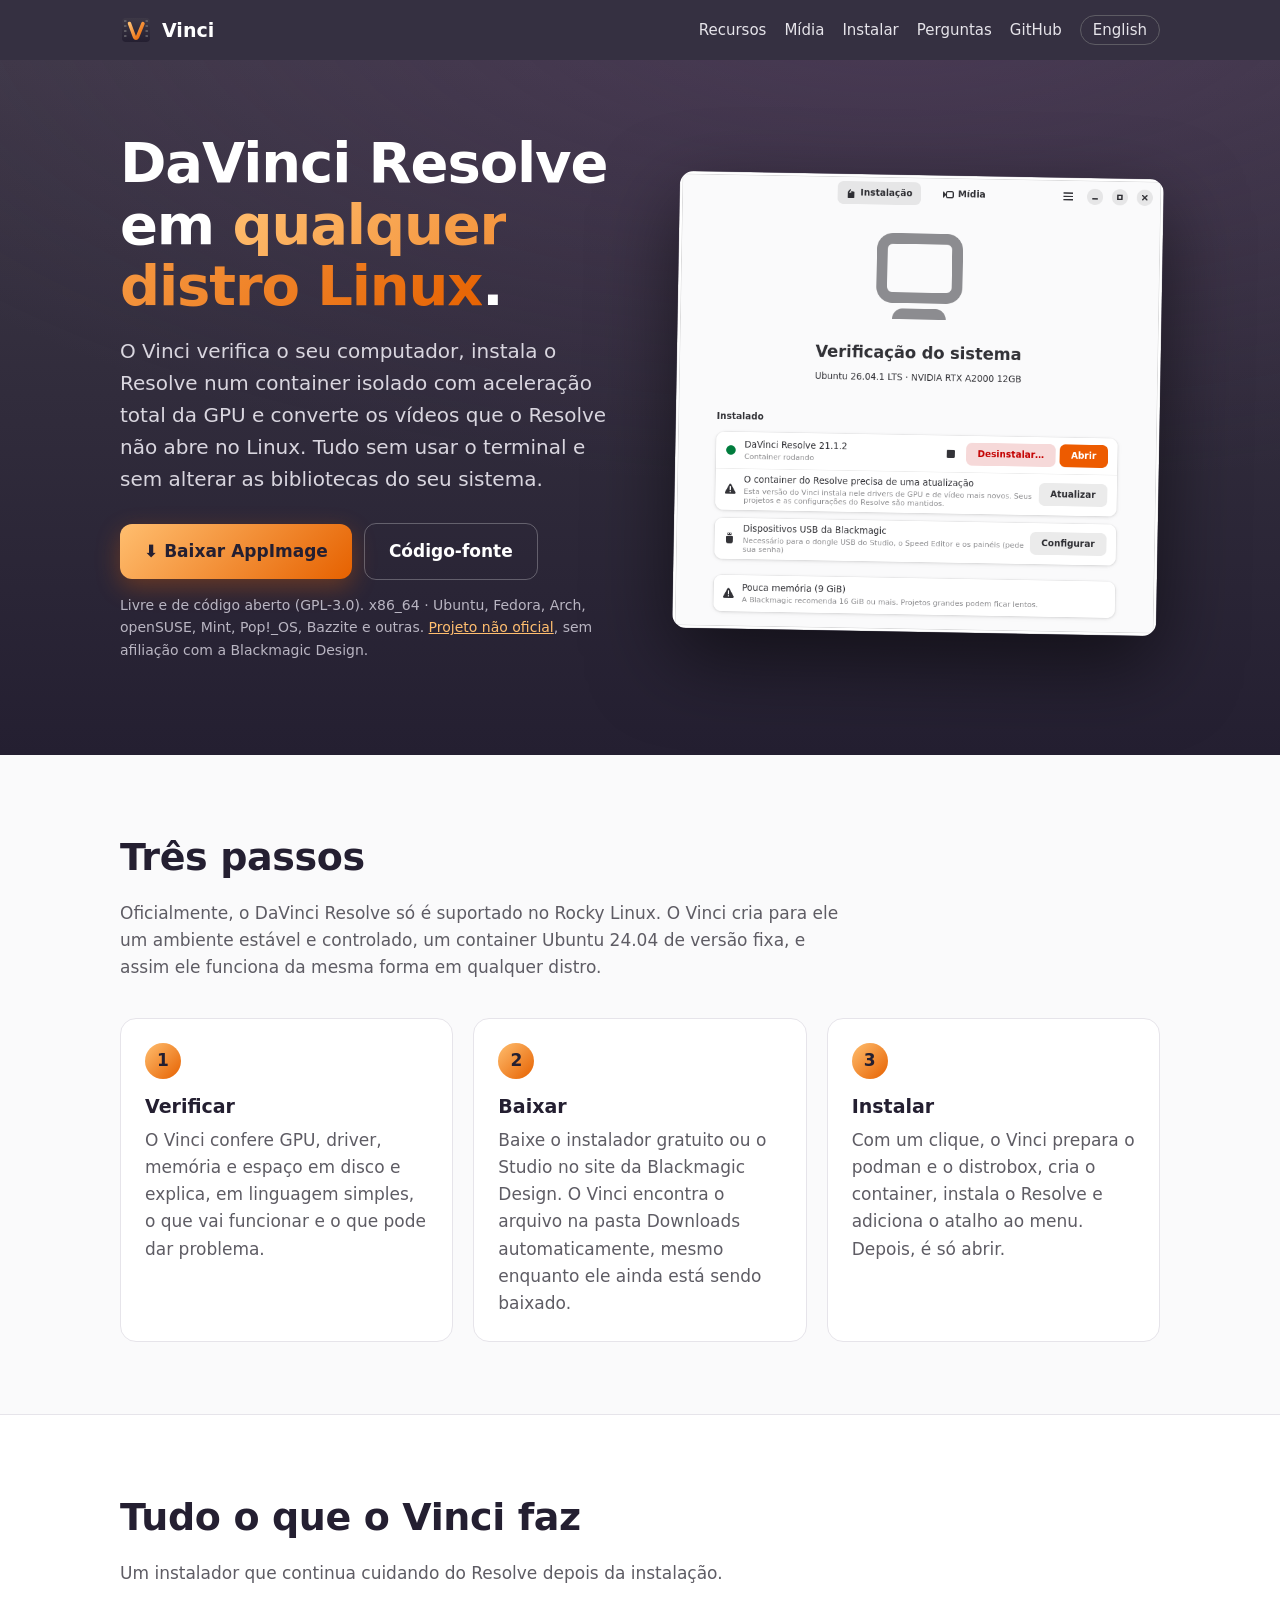
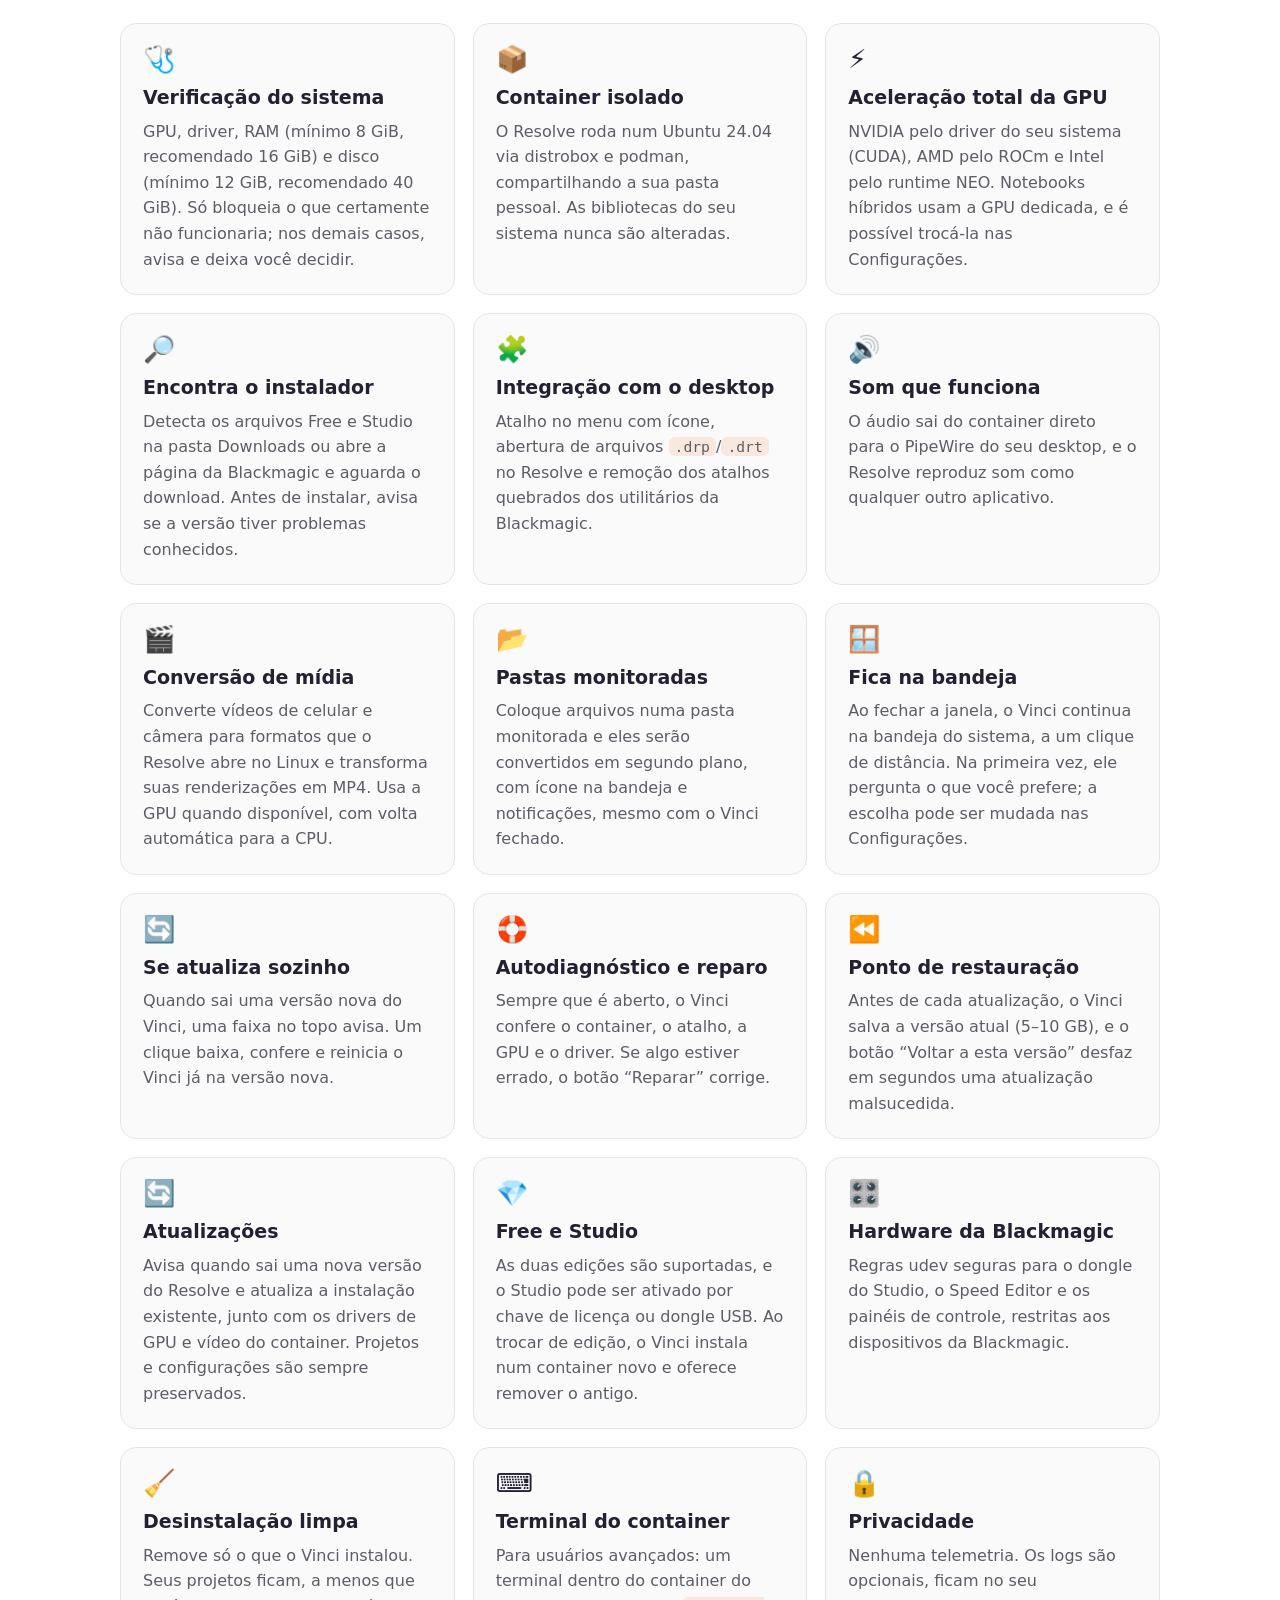
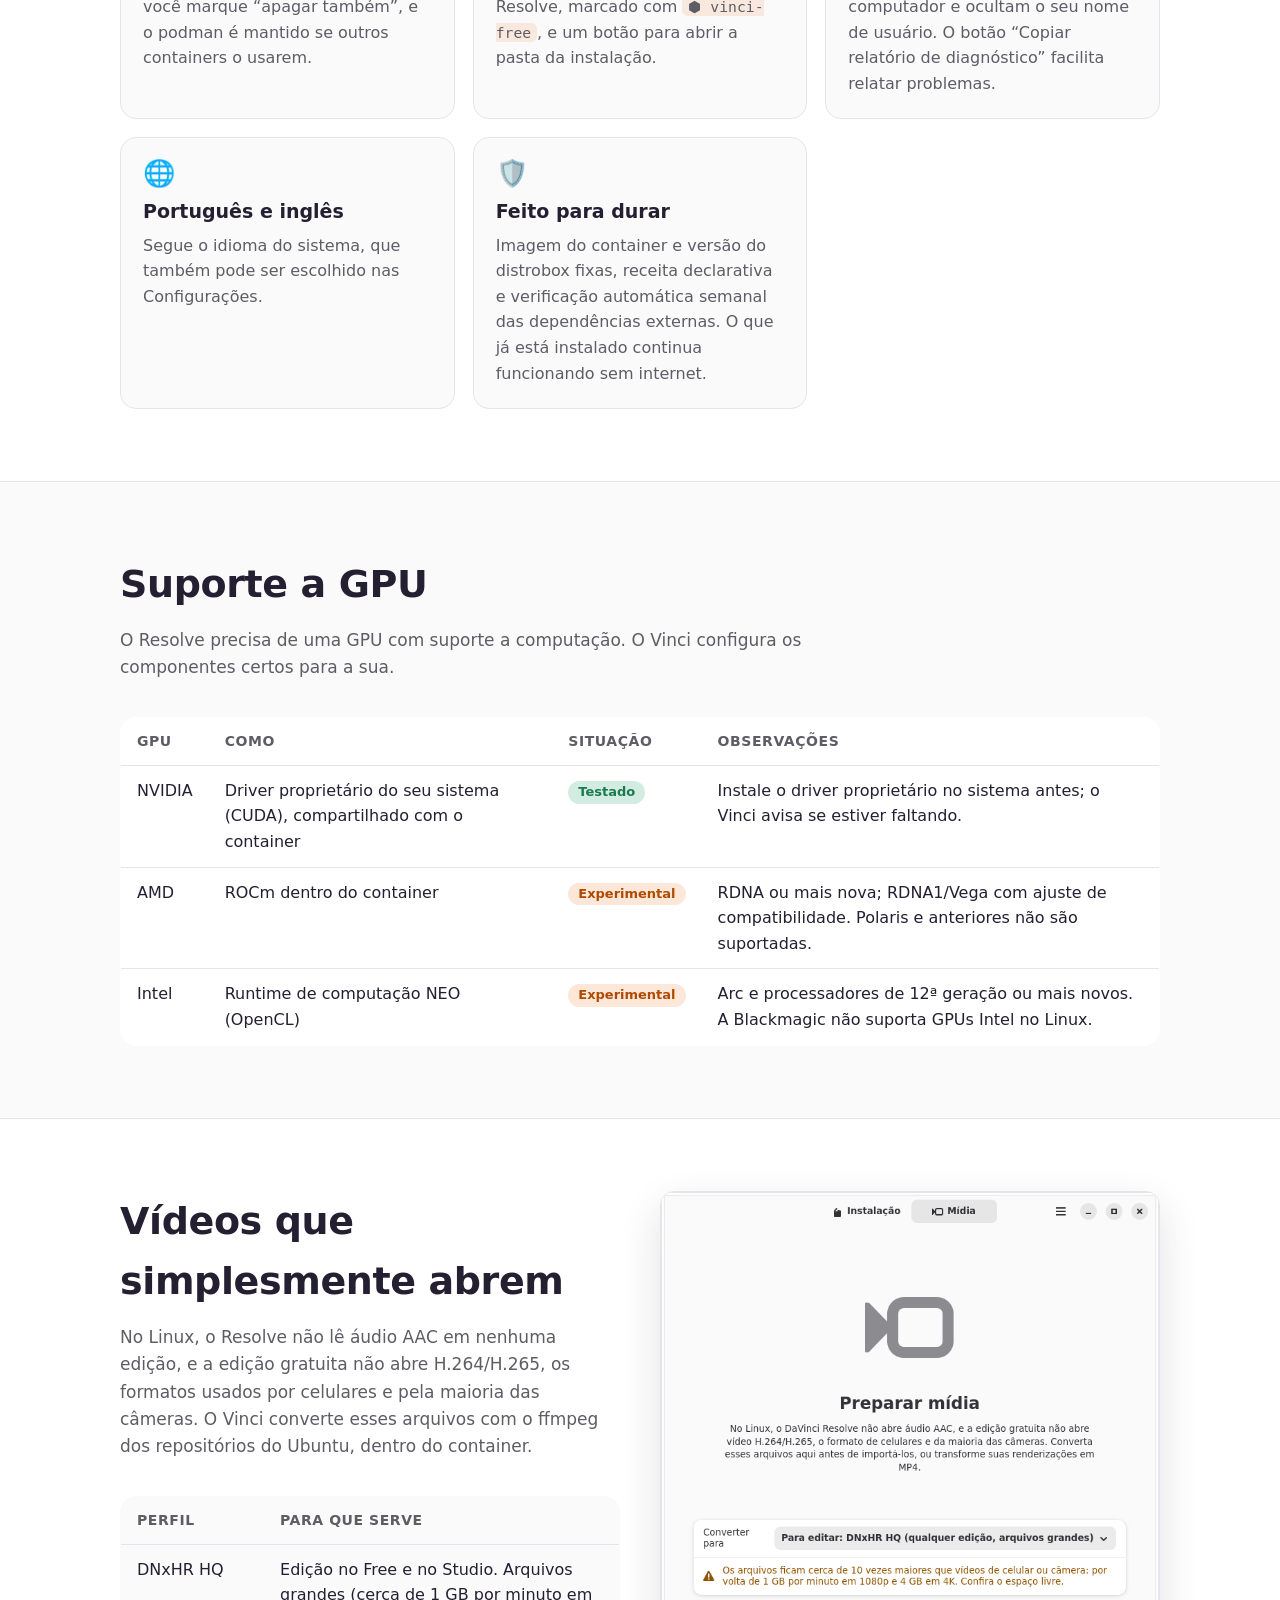
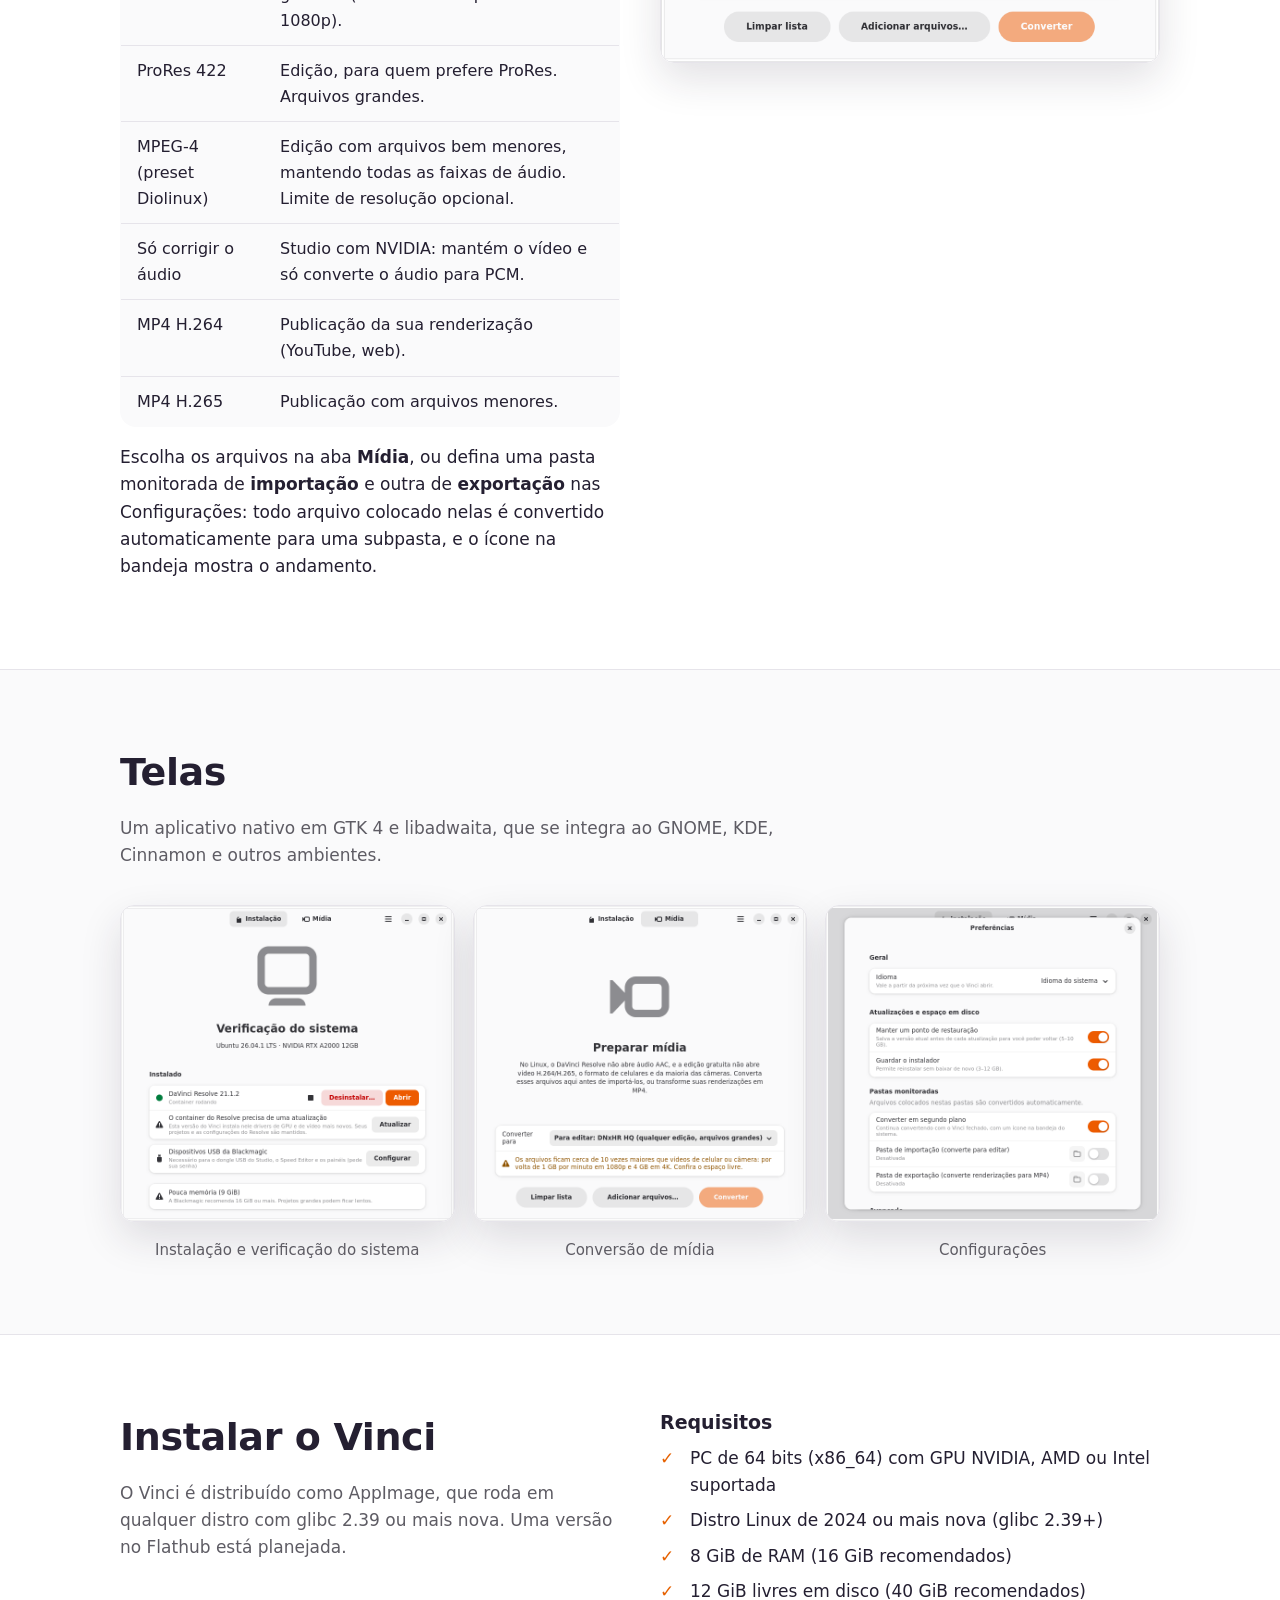
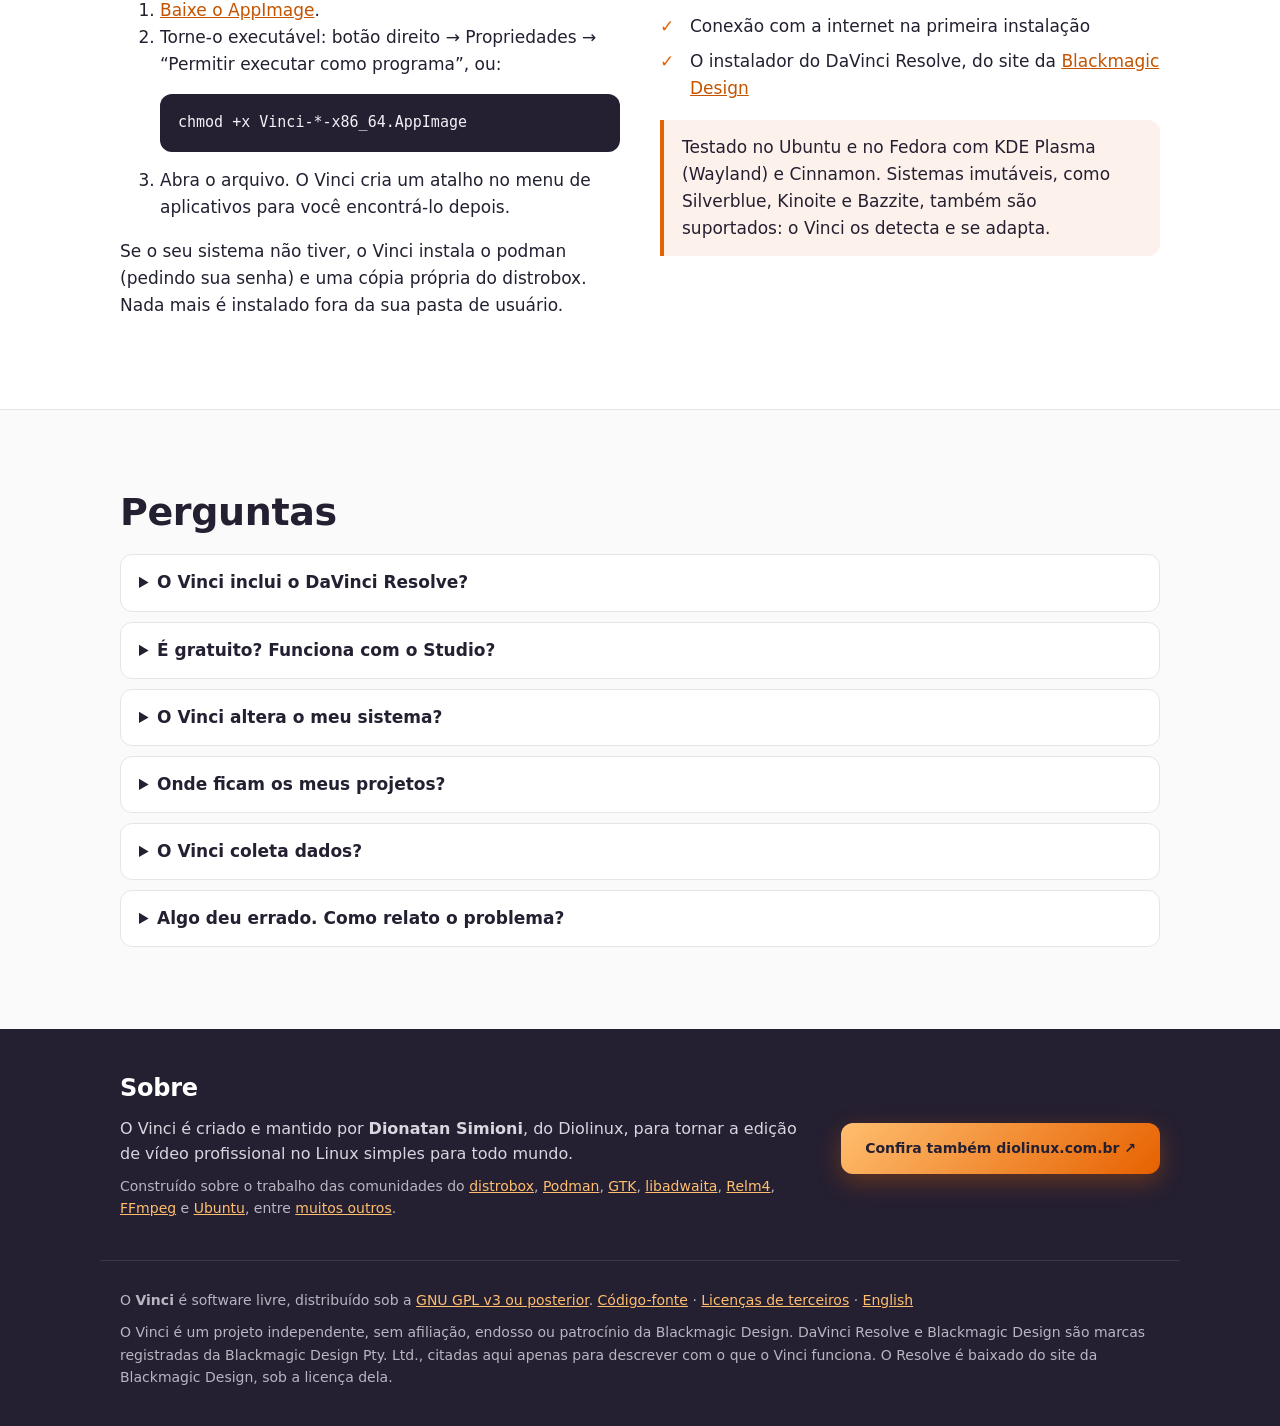
==== commit 9c119325: "feat(atualização): o Vinci avisa e se atualiza sozinho na AppImage Ao abrir, consulta o último relea" ====
--- a/site/pt/index.html
+++ b/site/pt/index.html
@@ -102,6 +102,9 @@
       <div class="card"><span class="ico">🪟</span><h3>Fica na bandeja</h3>
         <p>Ao fechar a janela, o Vinci continua na bandeja do sistema, a um clique de distância.
         Na primeira vez, ele pergunta o que você prefere; a escolha pode ser mudada nas Configurações.</p></div>
+      <div class="card"><span class="ico">🔄</span><h3>Se atualiza sozinho</h3>
+        <p>Quando sai uma versão nova do Vinci, uma faixa no topo avisa. Um clique baixa, confere
+        e reinicia o Vinci já na versão nova.</p></div>
       <div class="card"><span class="ico">🛟</span><h3>Autodiagnóstico e reparo</h3>
         <p>Sempre que é aberto, o Vinci confere o container, o atalho, a GPU e o driver. Se algo
         estiver errado, o botão “Reparar” corrige.</p></div>
